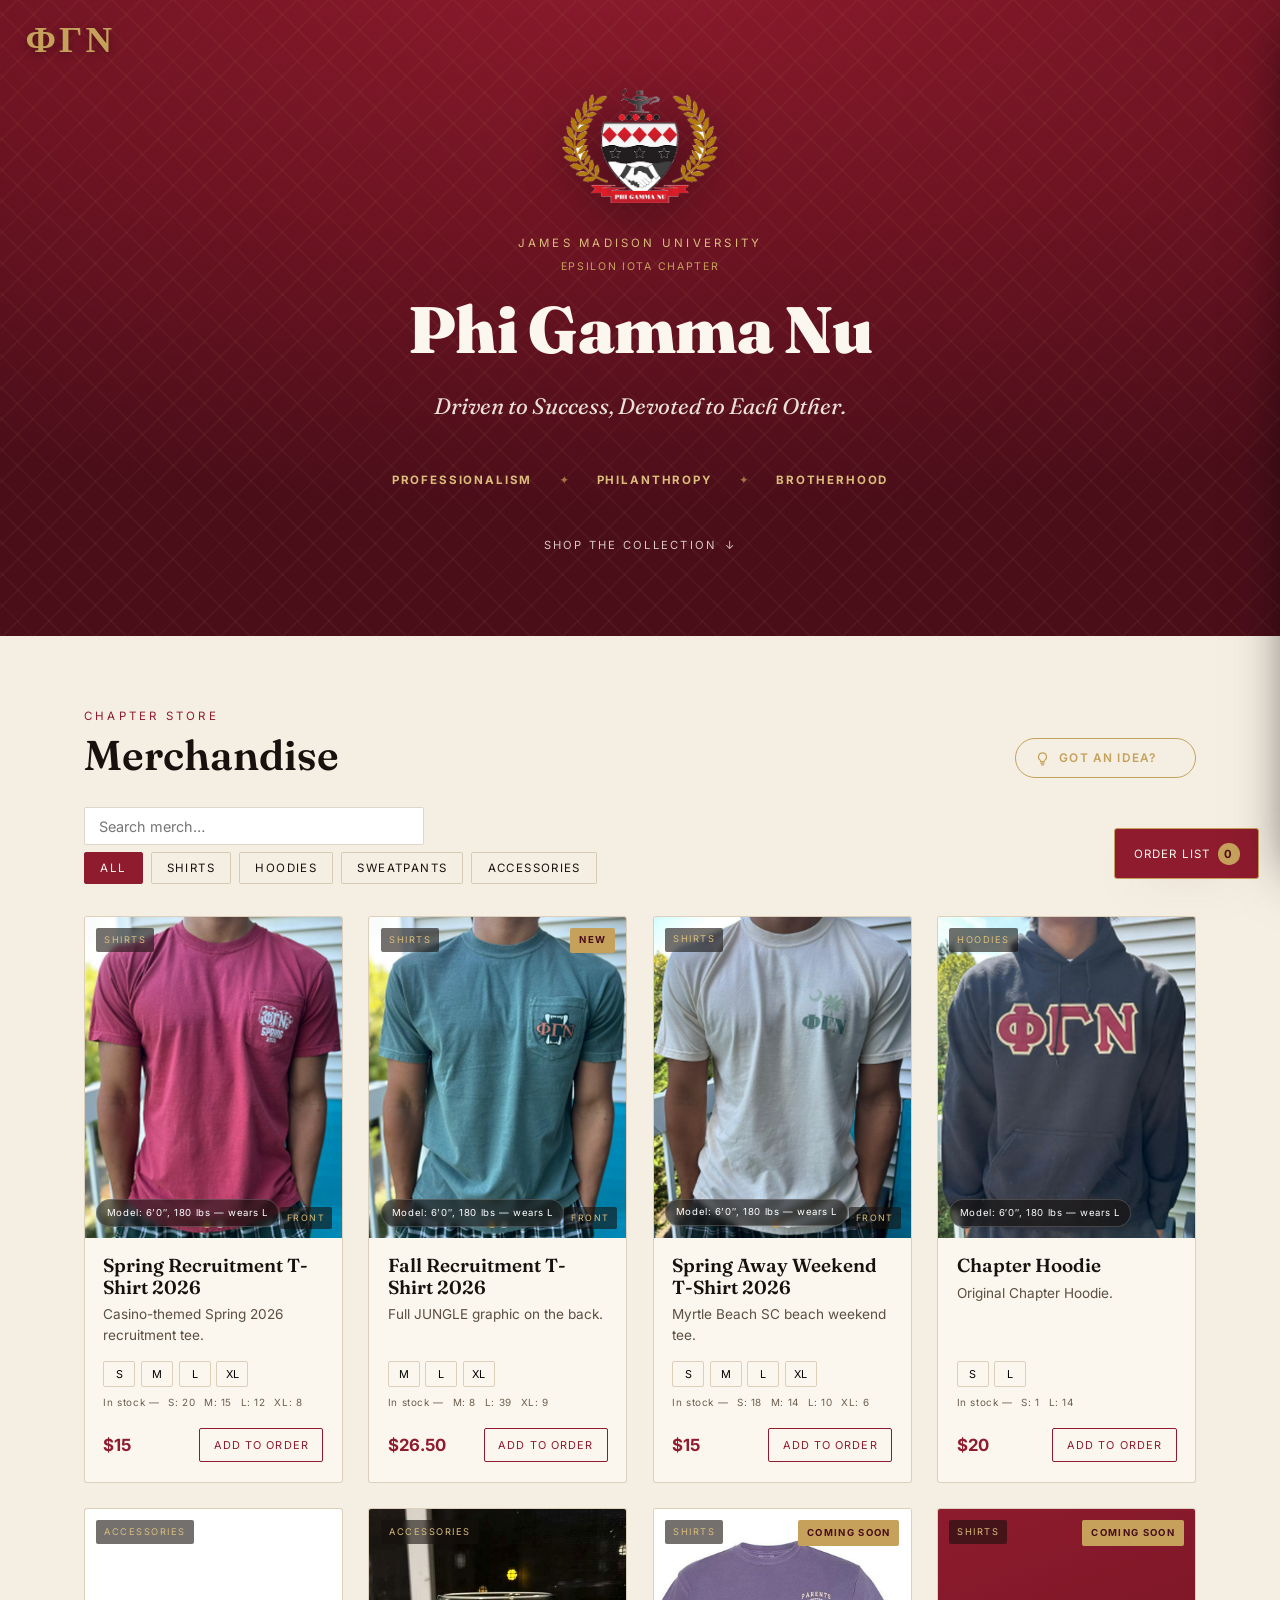
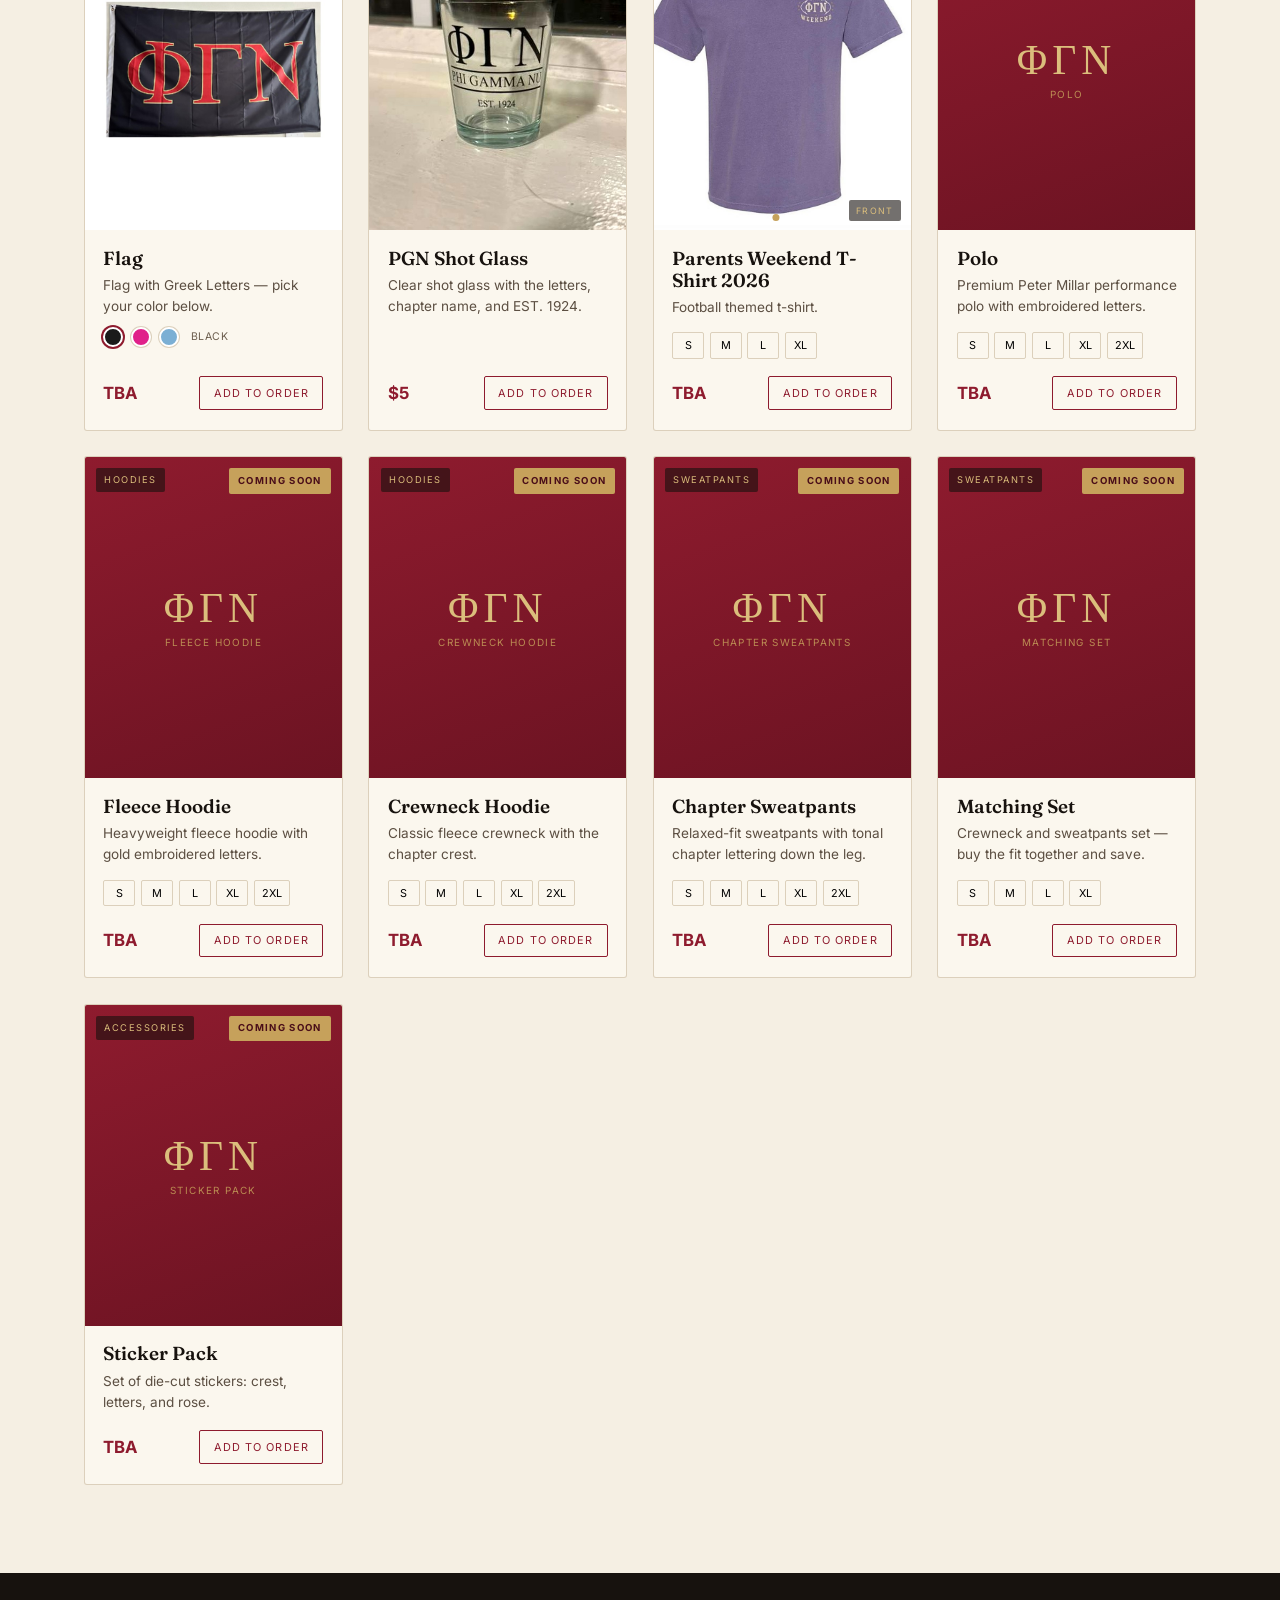
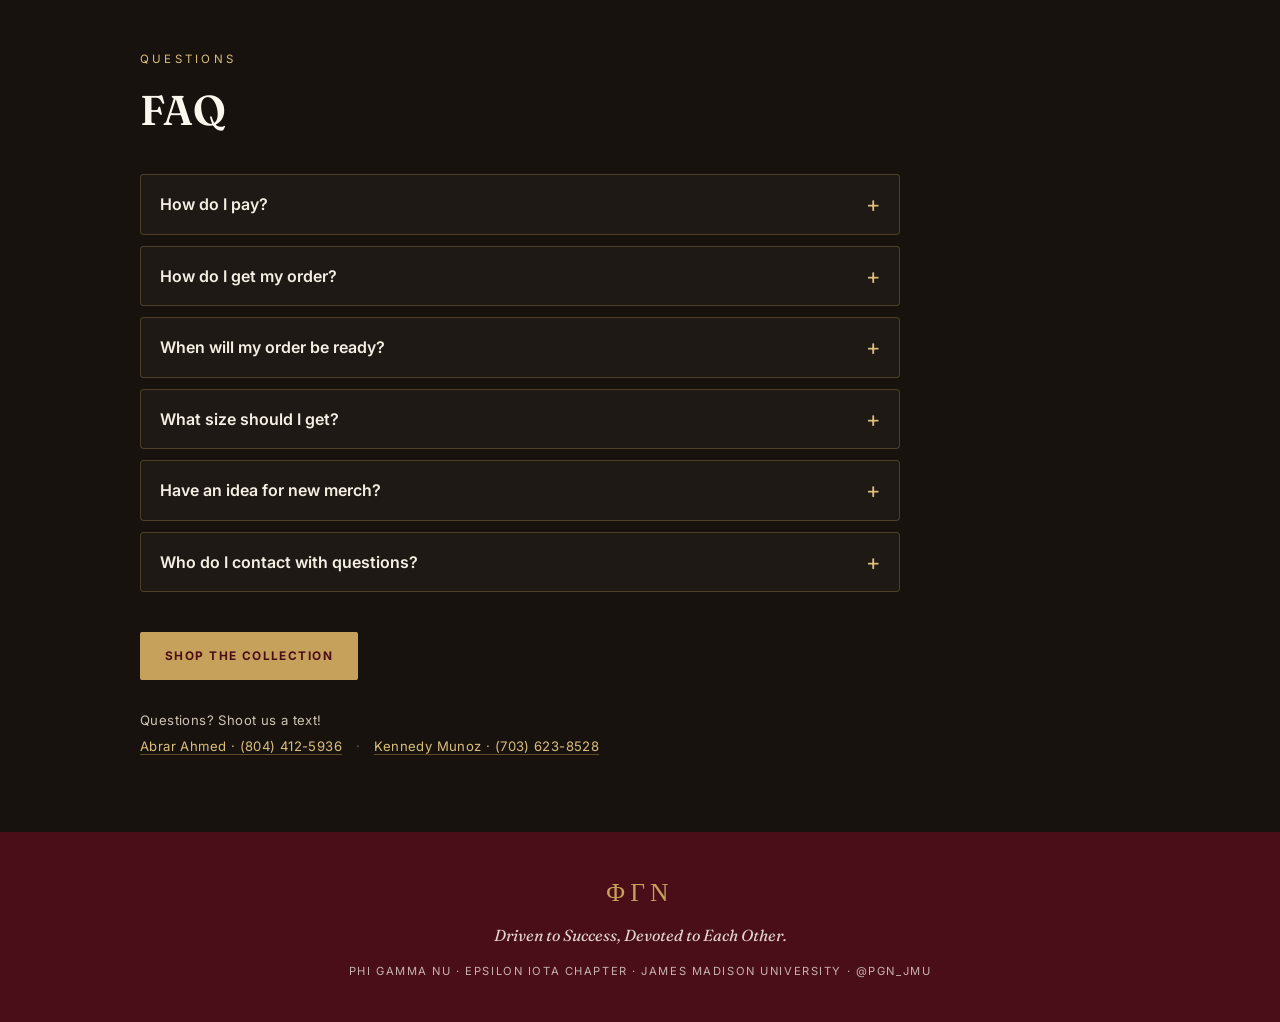
==== index.html @ 284dc749 "Restructure: split secrets into config/, add built site" ====
<!DOCTYPE html>
<html lang="en">
<head>
<meta charset="UTF-8">
<meta name="viewport" content="width=device-width, initial-scale=1.0">
<title>Phi Gamma Nu · James Madison University — Chapter Merchandise</title>

<link rel="preconnect" href="https://fonts.googleapis.com">
<link rel="preconnect" href="https://fonts.gstatic.com" crossorigin>
<link href="https://fonts.googleapis.com/css2?family=Fraunces:opsz,wght@9..144,400;9..144,500;9..144,600;9..144,900&family=Inter:wght@400;500;600;700&display=swap" rel="stylesheet">

<style>

/* fixed corner monogram (site logo) */
.corner-mark{
  position:absolute; top:1.3rem; left:1.6rem; z-index:5;
  font-family:var(--font-display); font-weight:600;
  font-size:2.3rem; letter-spacing:.08em;
  color:var(--gold); text-shadow:0 2px 10px rgba(0,0,0,.35);
  line-height:1; pointer-events:none;
}
@media(max-width:520px){ .corner-mark{ font-size:1.85rem; top:.8rem; left:1rem; } }


/* ============================================================
   PGN BRAND TOKENS  —  cardinal red · gold · black
   ============================================================ */
:root{
  --cardinal:      #8E1B2E;   /* PGN cardinal red            */
  --cardinal-deep: #6C1322;   /* darker shade for depth      */
  --cardinal-ink:  #4A0E19;   /* deepest, for text on gold   */
  --gold:          #C6A15B;   /* PGN gold                    */
  --gold-bright:   #DBBE7C;   /* highlight gold              */
  --ink:           #17120E;   /* warm near-black             */
  --paper:         #F5EFE3;   /* warm parchment background   */
  --paper-2:       #FBF7EE;   /* lighter card paper          */
  --line:          rgba(140,110,60,.28);  /* gold hairline   */
  --shadow:        0 18px 40px -24px rgba(74,14,25,.55);

  --font-display: "Fraunces", Georgia, serif;
  --font-body:    "Inter", system-ui, sans-serif;
  --font-label:   "Inter", system-ui, sans-serif;
}

*{ box-sizing:border-box; margin:0; padding:0; }
html{ scroll-behavior:smooth; }
body{
  font-family:var(--font-body);
  background:var(--paper);
  color:var(--ink);
  line-height:1.55;
  -webkit-font-smoothing:antialiased;
}
a{ color:inherit; text-decoration:none; }
img{ display:block; max-width:100%; }

/* ---- shared label/eyebrow style ---- */
.eyebrow{
  font-family:var(--font-label);
  font-size:.72rem;
  letter-spacing:.28em;
  text-transform:uppercase;
}

/* ============================================================
   HERO  —  the crest + wordmark, on deep cardinal
   ============================================================ */
.hero{
  position:relative;
  position:relative;
  background:
    radial-gradient(120% 90% at 50% -10%, var(--cardinal) 0%, var(--cardinal-deep) 55%, var(--cardinal-ink) 100%);
  color:var(--paper-2);
  text-align:center;
  padding:clamp(3rem,7vw,5.5rem) 1.5rem clamp(3.5rem,7vw,5rem);
  overflow:hidden;
}
/* faint heraldic diagonal weave */
.hero::before{
  content:"";
  position:absolute; inset:0;
  background-image:repeating-linear-gradient(45deg,
     rgba(198,161,91,.05) 0 2px, transparent 2px 22px),
     repeating-linear-gradient(-45deg,
     rgba(198,161,91,.05) 0 2px, transparent 2px 22px);
  pointer-events:none;
}
.hero-inner{ position:relative; max-width:760px; margin:0 auto; }

.crest{
  width:clamp(112px,18vw,156px);
  margin:0 auto 2rem;
  filter:drop-shadow(0 10px 22px rgba(0,0,0,.35));
}
.crest img{ width:100%; height:auto; }

.chapter-lines{ margin-bottom:1.5rem; }
.hero .chapter-eyebrow{
  color:var(--gold-bright);
  display:block;
}
.hero .chapter-sub{
  display:block;
  color:var(--gold);
  font-size:.66rem;
  letter-spacing:.16em;
  margin-top:.4rem;
}
.wordmark{
  font-family:var(--font-display);
  font-weight:900;
  font-size:clamp(2.3rem,7vw,4.1rem);
  line-height:.95;
  letter-spacing:-.01em;
}
.monogram{ display:none; }
.slogan{
  font-family:var(--font-display);
  font-style:italic;
  font-weight:400;
  font-size:clamp(1.05rem,2.6vw,1.4rem);
  color:var(--paper-2);
  opacity:.9;
  margin:1.7rem auto 0;
  max-width:34ch;
}
.pillars{
  display:flex; justify-content:center; flex-wrap:wrap;
  gap:.4rem 1.7rem; margin-top:3rem;
  color:var(--gold-bright);
}
.pillars span{ font-family:var(--font-label); font-weight:700; font-size:.72rem; letter-spacing:.16em; text-transform:uppercase; }
.pillars span+span::before{ content:"✦"; margin-right:1.6rem; color:var(--gold); opacity:.7; }

.scroll-cue{
  display:inline-flex; align-items:center; gap:.55rem;
  margin-top:3rem;
  font-family:var(--font-label); font-size:.7rem; letter-spacing:.2em; text-transform:uppercase;
  color:var(--paper-2); opacity:.8;
}
.scroll-cue .arrow{ animation:bob 1.8s ease-in-out infinite; }
@keyframes bob{ 0%,100%{ transform:translateY(0);} 50%{ transform:translateY(4px);} }

/* ============================================================
   SHOP SECTION
   ============================================================ */
.shop{
  max-width:1160px;
  margin:0 auto;
  padding:clamp(3rem,6vw,4.5rem) 1.5rem 2rem;
}
.shop-head{
  display:flex; align-items:flex-end; justify-content:space-between;
  flex-wrap:wrap; gap:1.2rem; margin-bottom:1.8rem;
}
.shop-head h2{
  font-family:var(--font-display);
  font-weight:600; font-size:clamp(1.8rem,4vw,2.6rem);
  line-height:1.05;
}
.shop-head .eyebrow{ color:var(--cardinal); display:block; margin-bottom:.5rem; }
.shop-head p{ max-width:40ch; color:#5c4f42; font-size:.95rem; }

/* filter chips */
.filters{ display:flex; flex-wrap:wrap; gap:.5rem; margin-bottom:2rem; }
.chip{
  font-family:var(--font-label); font-size:.72rem; letter-spacing:.12em; text-transform:uppercase;
  padding:.5rem .95rem; border:1px solid var(--line);
  border-radius:2px; background:transparent; color:var(--ink);
  cursor:pointer; transition:all .18s ease;
}
.chip:hover{ border-color:var(--cardinal); color:var(--cardinal); }
.chip.active{ background:var(--cardinal); border-color:var(--cardinal); color:var(--paper-2); }

/* product grid */
.grid{
  display:grid;
  grid-template-columns:repeat(auto-fill, minmax(255px,1fr));
  gap:1.6rem;
}
.card{
  background:var(--paper-2);
  border:1px solid var(--line);
  border-radius:3px;
  overflow:hidden;
  display:flex; flex-direction:column;
  transition:transform .2s ease, box-shadow .2s ease;
}
.card:hover{ transform:translateY(-4px); box-shadow:var(--shadow); }

.card-media{
  position:relative;
  aspect-ratio:4/5;
  background:linear-gradient(160deg,var(--cardinal) 0%,var(--cardinal-deep) 100%);
  display:flex; align-items:center; justify-content:center;
  overflow:hidden;
}
.card-media img{ width:100%; height:100%; object-fit:contain; background:#f4efe6; }
.card-media .ph{
  text-align:center; color:var(--gold-bright);
  font-family:var(--font-display); line-height:1;
}
.card-media .ph .mono-mark{ font-size:2.6rem; letter-spacing:.12em; }
.card-media .ph .ph-name{
  display:block; margin-top:.6rem;
  font-family:var(--font-label); font-size:.62rem; letter-spacing:.14em;
  text-transform:uppercase; color:var(--gold); opacity:.85;
}

/* image slider (front / back) */
.card-media.carousel{ overflow:hidden; }
.card-media .slides{ display:flex; width:100%; height:100%; transition:transform .35s ease; }
.card-media .slide{ min-width:100%; height:100%; }
.card-media .slide img{ width:100%; height:100%; object-fit:contain; background:#f4efe6; }
.car-nav{
  position:absolute; top:50%; transform:translateY(-50%);
  width:32px; height:32px; border-radius:50%; border:none;
  background:rgba(23,18,14,.55); color:#fff; font-size:1.15rem; line-height:1;
  cursor:pointer; display:flex; align-items:center; justify-content:center;
  opacity:0; transition:opacity .2s, background .16s; z-index:3;
}
.card:hover .car-nav{ opacity:1; }
.car-nav:hover{ background:var(--cardinal); }
.car-nav.prev{ left:.5rem; }
.car-nav.next{ right:.5rem; }
.car-dots{ position:absolute; bottom:.6rem; left:50%; transform:translateX(-50%);
  display:flex; gap:.32rem; z-index:3; }
.car-dots .dot{ width:7px; height:7px; border-radius:50%;
  background:rgba(255,255,255,.55); cursor:pointer; transition:background .16s; }
.car-dots .dot.active{ background:var(--gold); }
.car-label{ position:absolute; bottom:.55rem; right:.6rem; z-index:3;
  font-family:var(--font-label); font-size:.55rem; letter-spacing:.16em; text-transform:uppercase;
  color:var(--gold-bright); background:rgba(23,18,14,.6); padding:.25rem .45rem; border-radius:2px; }

.badge{
  position:absolute; top:.7rem; right:.7rem;
  font-family:var(--font-label); font-size:.6rem; letter-spacing:.14em; text-transform:uppercase;
  padding:.32rem .55rem; border-radius:2px;
  background:var(--gold); color:var(--cardinal-ink); font-weight:700;
}
.badge.soldout{ background:var(--ink); color:var(--paper-2); }
.cat-tag{
  position:absolute; top:.7rem; left:.7rem;
  font-family:var(--font-label); font-size:.58rem; letter-spacing:.16em; text-transform:uppercase;
  padding:.3rem .5rem; background:rgba(23,18,14,.6); color:var(--gold-bright);
  border-radius:2px; backdrop-filter:blur(2px);
}

.card-body{ padding:1.1rem 1.15rem 1.25rem; display:flex; flex-direction:column; flex:1; }
.card-body h3{ font-family:var(--font-display); font-weight:600; font-size:1.18rem; line-height:1.15; }
.card-body .desc{ font-size:.85rem; color:#5c4f42; margin-top:.35rem; flex:1; }

.sizes{ display:flex; flex-wrap:wrap; gap:.35rem; margin-top:.9rem; }
.size{
  font-family:var(--font-label); font-size:.68rem;
  min-width:2rem; text-align:center;
  padding:.32rem .45rem; border:1px solid var(--line); border-radius:2px;
  cursor:pointer; transition:all .15s ease; background:transparent;
}
.size:hover{ border-color:var(--cardinal); }
.size.selected{ background:var(--cardinal); color:var(--paper-2); border-color:var(--cardinal); }

.card-foot{ display:flex; align-items:center; justify-content:space-between; margin-top:1.1rem; gap:.6rem; }
.price{ font-family:var(--font-label); font-weight:700; font-size:1.05rem; color:var(--cardinal); }
.add{
  font-family:var(--font-label); font-size:.68rem; letter-spacing:.1em; text-transform:uppercase;
  padding:.55rem .85rem; border:1px solid var(--cardinal); border-radius:2px;
  background:transparent; color:var(--cardinal); cursor:pointer;
  transition:all .16s ease; white-space:nowrap;
}
.add:hover{ background:var(--cardinal); color:var(--paper-2); }
.add:disabled{ opacity:.4; cursor:not-allowed; border-color:var(--line); color:#8b8377; }
.add.soldout{ border-color:var(--line); color:#8b8377; pointer-events:none; }

/* ============================================================
   HOW TO ORDER
   ============================================================ */
.order-info{
  background:var(--ink); color:var(--paper-2);
  margin-top:3.5rem;
  padding:clamp(3rem,6vw,4.5rem) 1.5rem;
}
.order-info-inner{ max-width:1000px; margin:0 auto; }
.order-info .eyebrow{ color:var(--gold-bright); }
.order-info h2{
  font-family:var(--font-display); font-weight:600;
  font-size:clamp(1.8rem,4vw,2.6rem); margin:.5rem 0 2rem;
}
.steps{ display:grid; grid-template-columns:repeat(auto-fit,minmax(220px,1fr)); gap:1.5rem; }
.step{ border-top:2px solid var(--gold); padding-top:1rem; }
.step .num{ font-family:var(--font-label); color:var(--gold); font-size:.8rem; letter-spacing:.1em; }
.step h4{ font-family:var(--font-display); font-weight:500; font-size:1.15rem; margin:.4rem 0 .4rem; }
.step p{ font-size:.9rem; color:#cdc4b6; }
.order-cta{ margin-top:2.5rem; display:flex; flex-wrap:wrap; gap:.8rem; }
.btn{
  font-family:var(--font-label); font-size:.74rem; letter-spacing:.12em; text-transform:uppercase;
  padding:.85rem 1.5rem; border-radius:2px; cursor:pointer; transition:all .16s ease; border:1px solid transparent;
}
.btn-gold{ background:var(--gold); color:var(--cardinal-ink); font-weight:700; }
.btn-gold:hover{ background:var(--gold-bright); }
.btn-ghost{ background:transparent; border-color:var(--gold); color:var(--gold-bright); }
.btn-ghost:hover{ background:rgba(198,161,91,.12); }

/* ============================================================
   FOOTER
   ============================================================ */
footer{
  background:var(--cardinal-ink); color:var(--paper-2);
  text-align:center; padding:2.6rem 1.5rem;
}
footer .fgreek{ font-family:var(--font-display); font-size:1.6rem; letter-spacing:.2em; color:var(--gold); }
footer .fslogan{ font-family:var(--font-display); font-style:italic; margin:.6rem 0 1rem; opacity:.85; }
footer .fmeta{ font-family:var(--font-label); font-size:.7rem; letter-spacing:.14em; text-transform:uppercase; opacity:.7; }
footer a{ color:var(--gold-bright); }

/* ============================================================
   ORDER-LIST DRAWER
   ============================================================ */
.cart-toggle{
  position:fixed; bottom:1.3rem; right:1.3rem; z-index:40;
  font-family:var(--font-label); font-size:.72rem; letter-spacing:.1em; text-transform:uppercase;
  background:var(--cardinal); color:var(--paper-2);
  border:1px solid var(--gold); border-radius:3px;
  padding:.85rem 1.15rem; cursor:pointer; box-shadow:var(--shadow);
  display:flex; align-items:center; gap:.5rem; transition:transform .16s ease;
}
.cart-toggle:hover{ transform:translateY(-2px); }
.cart-count{
  background:var(--gold); color:var(--cardinal-ink); font-weight:700;
  border-radius:50%; width:1.35rem; height:1.35rem;
  display:inline-flex; align-items:center; justify-content:center; font-size:.7rem;
}
.drawer-scrim{
  position:fixed; inset:0; background:rgba(23,18,14,.5); z-index:50;
  opacity:0; pointer-events:none; transition:opacity .2s ease;
}
.drawer-scrim.open{ opacity:1; pointer-events:auto; }
.drawer{
  position:fixed; top:0; right:0; height:100%; width:min(400px,90vw); z-index:60;
  background:var(--paper-2); box-shadow:-20px 0 50px -30px rgba(0,0,0,.6);
  transform:translateX(100%); transition:transform .28s cubic-bezier(.4,0,.2,1);
  display:flex; flex-direction:column;
}
.drawer.open{ transform:translateX(0); }
.drawer-head{
  padding:1.4rem 1.4rem 1rem; border-bottom:1px solid var(--line);
  display:flex; align-items:center; justify-content:space-between;
}
.drawer-head h3{ font-family:var(--font-display); font-weight:600; font-size:1.3rem; }
.drawer-close{ background:none; border:none; font-size:1.4rem; cursor:pointer; color:var(--ink); line-height:1; }
.drawer-body{ flex:1; overflow-y:auto; padding:1rem 1.4rem 1.6rem; }
.drawer-items{ padding-bottom:.4rem; }
.drawer-empty{ text-align:center; color:#8b8377; font-size:.9rem; margin:2rem 0; }
.line-item{ display:flex; justify-content:space-between; gap:.8rem; padding:.85rem 0; border-bottom:1px solid var(--line); }
.line-item .li-name{ font-family:var(--font-display); font-weight:500; font-size:1rem; }
.line-item .li-meta{ font-family:var(--font-label); font-size:.68rem; color:#5c4f42; letter-spacing:.06em; text-transform:uppercase; margin-top:.15rem; }
.line-item .li-right{ text-align:right; white-space:nowrap; }
.line-item .li-price{ font-family:var(--font-label); font-weight:700; color:var(--cardinal); font-size:.95rem; }
.li-remove{ background:none; border:none; color:#8b8377; font-family:var(--font-label); font-size:.62rem; cursor:pointer; text-transform:uppercase; letter-spacing:.08em; margin-top:.3rem; }
.li-remove:hover{ color:var(--cardinal); }

.drawer-total{ display:flex; justify-content:space-between; font-family:var(--font-label);
  margin:1.1rem 0 1.3rem; padding-top:1.1rem; border-top:1px solid var(--line); }
.drawer-total .t-val{ font-weight:700; color:var(--cardinal); font-size:1.05rem; }

/* checkout form */
.checkout label{ display:block; font-family:var(--font-label); font-size:.64rem;
  letter-spacing:.14em; text-transform:uppercase; color:#5c4f42; margin-bottom:.9rem; }
.checkout input, .checkout textarea{ width:100%; margin-top:.4rem; padding:.62rem .7rem;
  border:1px solid var(--line); border-radius:2px; font-family:var(--font-body);
  font-size:.9rem; background:#fff; color:var(--ink); }
.checkout textarea{ resize:vertical; }
.checkout input:focus, .checkout textarea:focus{ outline:none; border-color:var(--cardinal); }
.checkout .btn{ width:100%; margin-top:.4rem; }
.btn:disabled{ opacity:.5; cursor:not-allowed; }
.drawer-note{ font-size:.72rem; color:#5c4f42; margin-top:.9rem; text-align:center; line-height:1.5; }
.drawer-note.error{ color:var(--cardinal); font-weight:700; }

/* confirmation view */
.confirm{ padding:2.6rem 1.6rem; text-align:center; }
.confirm .check{ width:58px; height:58px; border-radius:50%; background:var(--cardinal);
  color:#fff; display:flex; align-items:center; justify-content:center;
  margin:0 auto 1.3rem; font-size:1.9rem; }
.confirm h3{ font-family:var(--font-display); font-weight:600; font-size:1.55rem; margin-bottom:.7rem; }
.confirm .lead{ color:#5c4f42; font-size:.92rem; margin-bottom:.4rem; }
.confirm .oid{ font-family:var(--font-label); color:var(--cardinal); font-weight:700; letter-spacing:.05em; }
.confirm .c-summary{ text-align:left; margin:1.6rem 0; border-top:1px solid var(--line); }
.confirm .c-summary .line-item:last-child{ border-bottom:none; }
.confirm .c-total{ display:flex; justify-content:space-between; font-family:var(--font-label);
  font-weight:700; padding-top:.9rem; margin-top:.3rem; border-top:1px solid var(--line); }
.confirm .c-total .t-val{ color:var(--cardinal); }
.confirm .again{ margin-top:1.8rem; }

@media(max-width:520px){
  .cart-toggle{ bottom:1rem; right:1rem; }
  .pillars span+span::before{ display:none; }
}

/* text-us contact line under the how-it-works CTA */
.contact-line{
  margin-top:1.7rem;
  font-family:var(--font-label);
  font-size:.82rem; letter-spacing:.03em; line-height:2;
  color:#cdc4b6;
}
.contact-line a{
  color:var(--gold-bright); white-space:nowrap;
  border-bottom:1px solid rgba(198,161,91,.4);
}
.contact-line a:hover{ color:#fff; }
.contact-line .sep{ opacity:.45; margin:0 .6rem; }
@media(max-width:520px){ .contact-line .sep{ display:none; } }

/* small muted note under a how-it-works step */
.step-note{
  margin-top:.7rem;
  font-family:var(--font-label);
  font-size:.72rem; line-height:1.6; letter-spacing:.02em;
  color:#a89c8b;
}

/* ---- order deadline banner ---- */
.deadline-banner{
  background:var(--cardinal-ink); color:var(--gold-bright);
  text-align:center; padding:.7rem 1rem;
  font-family:var(--font-label); font-size:.78rem; letter-spacing:.14em; text-transform:uppercase;
  border-bottom:1px solid rgba(198,161,91,.35);
}
.deadline-banner strong{ color:#fff; font-weight:700; }

/* ---- size chart trigger ---- */
.size-chart-link{
  font-family:var(--font-label); font-size:.72rem; letter-spacing:.1em; text-transform:uppercase;
  padding:.55rem .9rem; border:1px solid var(--line); border-radius:2px;
  background:transparent; color:var(--ink); cursor:pointer; transition:all .16s ease;
}
.size-chart-link:hover{ border-color:var(--cardinal); color:var(--cardinal); }

/* ---- size chart modal ---- */
.sc-scrim{ position:fixed; inset:0; background:rgba(23,18,14,.55); z-index:80;
  opacity:0; pointer-events:none; transition:opacity .2s ease; }
.sc-scrim.open{ opacity:1; pointer-events:auto; }
.sc-modal{ position:fixed; z-index:90; top:50%; left:50%; transform:translate(-50%,-48%) scale(.98);
  width:min(560px,92vw); max-height:86vh; overflow:auto;
  background:var(--paper-2); border:1px solid var(--line); border-radius:6px;
  box-shadow:0 30px 70px -30px rgba(0,0,0,.6);
  opacity:0; pointer-events:none; transition:opacity .2s ease, transform .2s ease; }
.sc-modal.open{ opacity:1; pointer-events:auto; transform:translate(-50%,-50%) scale(1); }
.sc-head{ display:flex; align-items:center; justify-content:space-between;
  padding:1.2rem 1.4rem; border-bottom:1px solid var(--line); }
.sc-head h3{ font-family:var(--font-display); font-weight:600; font-size:1.4rem; }
.sc-close{ background:none; border:none; font-size:1.5rem; line-height:1; cursor:pointer; color:var(--ink); }
.sc-body{ padding:1.3rem 1.4rem; }
.sc-body table{ width:100%; border-collapse:collapse; font-size:.9rem; }
.sc-body th, .sc-body td{ text-align:left; padding:.55rem .5rem; border-bottom:1px solid var(--line); }
.sc-body th{ font-family:var(--font-label); font-size:.68rem; letter-spacing:.1em;
  text-transform:uppercase; color:var(--cardinal); }
.sc-body td:first-child{ font-family:var(--font-label); font-weight:700; }
.sc-note{ font-size:.82rem; color:#5c4f42; margin-bottom:1.1rem; }
.sc-fit{ margin-top:1.4rem; }
.sc-fit h4{ font-family:var(--font-display); font-size:1.05rem; margin-bottom:.6rem; }
.sc-fit ul{ list-style:none; }
.sc-fit li{ font-size:.86rem; color:#3f362d; padding:.4rem 0 .4rem .95rem;
  border-left:2px solid var(--gold); margin-bottom:.5rem; }



/* per-size stock display */
.stock-line{ margin-top:.5rem; font-family:var(--font-label); font-size:.62rem;
  letter-spacing:.06em; color:#6b5d4d; display:flex; flex-wrap:wrap; gap:.55rem; }
.stock-line .stk{ white-space:nowrap; }
.size.depleted{ opacity:.4; text-decoration:line-through; }

/* "Got an idea?" button + checkout select */
.idea-link{ text-decoration:none; display:inline-block; margin-left:.5rem; }
.checkout select{ width:100%; margin-top:.4rem; padding:.62rem .7rem;
  border:1px solid var(--line); border-radius:2px; font-family:var(--font-body);
  font-size:.9rem; background:#fff; color:var(--ink); }
.checkout select:focus{ outline:none; border-color:var(--cardinal); }


/* color swatch image swap (flag) */
.color-media{ position:relative; }
.color-slides{ position:relative; width:100%; aspect-ratio:4/5; }
.color-slide{ position:absolute; inset:0; width:100%; height:100%; object-fit:contain; background:#f4efe6;
  opacity:0; transition:opacity .25s ease; }
.color-slide.active{ opacity:1; }
.swatches{ display:flex; align-items:center; gap:.5rem; margin:.2rem 0 .7rem; }
.swatch{ width:20px; height:20px; border-radius:50%; border:2px solid #fff;
  box-shadow:0 0 0 1px var(--line); cursor:pointer; padding:0; transition:transform .12s ease; }
.swatch:hover{ transform:scale(1.12); }
.swatch.active{ box-shadow:0 0 0 2px var(--cardinal); }
.swatch-name{ font-family:var(--font-label); font-size:.66rem; letter-spacing:.06em;
  text-transform:uppercase; color:#6b5d4d; margin-left:.2rem; }

/* search box */
.shop-tools{ margin:1rem 0 .4rem; }
.search-box{ width:100%; max-width:340px; padding:.62rem .9rem; font-family:var(--font-body);
  font-size:.9rem; border:1px solid var(--line); border-radius:2px; background:#fff; color:var(--ink); }
.search-box:focus{ outline:none; border-color:var(--cardinal); }
.no-results{ font-family:var(--font-label); font-size:.8rem; color:#6b5d4d; margin:.6rem 0; }


/* FAQ (dark, inside order-info) */
.faq-list{ display:flex; flex-direction:column; gap:.7rem; max-width:760px; margin:1.6rem 0 0; }
.faq-item{ border:1px solid rgba(198,161,91,.28); border-radius:4px; background:rgba(255,255,255,.03); padding:0 1.2rem; }
.faq-item summary{ cursor:pointer; padding:1.05rem 0; font-family:var(--font-body); font-weight:600;
  font-size:1rem; color:var(--paper); list-style:none; display:flex; justify-content:space-between; align-items:center; gap:1rem; }
.faq-item summary::-webkit-details-marker{ display:none; }
.faq-item summary::after{ content:"+"; color:var(--gold-bright); font-size:1.4rem; font-weight:400; line-height:1; }
.faq-item[open] summary::after{ content:"\2013"; }
.faq-item p{ padding:0 0 1.15rem; color:#cdc4b6; font-size:.92rem; line-height:1.65; }

/* external-link "order online" button */
.add-link{ display:inline-block; text-decoration:none; text-align:center;
  font-family:var(--font-label); font-size:.6rem; letter-spacing:.04em; text-transform:uppercase;
  line-height:1.2; padding:.55rem .7rem; border:1px solid var(--cardinal); border-radius:2px;
  background:var(--cardinal); color:var(--paper); transition:all .16s ease;
  white-space:nowrap; max-width:100%; }
.add-link:hover{ background:var(--cardinal-deep); border-color:var(--cardinal-deep); }

/* fit reference tag on model photos */
.fit-ref{ position:absolute; left:.7rem; bottom:.7rem; z-index:3;
  font-family:var(--font-label); font-size:.6rem; letter-spacing:.06em;
  color:#fff; background:rgba(23,18,14,.6); backdrop-filter:blur(3px);
  padding:.34rem .6rem; border-radius:100px; border:1px solid rgba(255,255,255,.18);
  pointer-events:none; }


/* confirmation screen — payment step */
.c-pay { margin: 18px 0 6px; text-align: center; }
.c-pay .pay-btn { display: inline-block; }
.c-pay .pay-note { margin: 10px auto 0; max-width: 34ch; font-size: .85rem; line-height: 1.5; opacity: .78; }

/* "Got an idea?" button */
.idea-link {
  position: relative;
  display: inline-flex;
  align-items: center;
  gap: .5rem;
  padding: .6rem 1.15rem;
  flex: 0 0 auto;
  font-family: "Inter", system-ui, sans-serif;
  font-size: .74rem;
  font-weight: 600;
  letter-spacing: .1em;
  text-transform: uppercase;
  text-decoration: none;
  white-space: nowrap;
  color: var(--gold);
  background: transparent;
  border: 1px solid var(--gold);
  border-radius: 999px;
  overflow: hidden;
  transition: color .25s ease, background-color .25s ease,
              box-shadow .25s ease, transform .25s ease;
}
/* shimmer that sweeps across on hover */
.idea-link::before {
  content: "";
  position: absolute;
  inset: 0;
  background: linear-gradient(105deg, transparent 35%,
              rgba(255, 255, 255, .55) 50%, transparent 65%);
  transform: translateX(-120%);
  transition: transform .6s ease;
  pointer-events: none;
}
.idea-link:hover, .idea-link:focus-visible {
  color: var(--cardinal);
  background: var(--gold);
  transform: translateY(-1px);
  box-shadow: 0 6px 18px -6px var(--gold);
  outline: none;
}
.idea-link:hover::before, .idea-link:focus-visible::before { transform: translateX(120%); }
.idea-link:active { transform: translateY(0); }

.idea-bulb { width: 17px; height: 17px; flex: 0 0 auto; overflow: visible; }
.idea-bulb .rays { opacity: 0; transform-origin: 12px 12px; transform: scale(.75); transition: opacity .25s ease, transform .25s ease; }
.idea-link:hover .idea-bulb .rays, .idea-link:focus-visible .idea-bulb .rays { opacity: 1; transform: scale(1); }
.idea-link:hover .idea-bulb .glass, .idea-link:focus-visible .idea-bulb .glass { fill: rgba(255, 255, 255, .45); }

.idea-arrow { display: inline-block; transform: translateX(-3px); opacity: 0; transition: transform .25s ease, opacity .25s ease; }
.idea-link:hover .idea-arrow, .idea-link:focus-visible .idea-arrow { transform: translateX(0); opacity: 1; }

/* every few seconds the bulb blinks on for a moment — catches the eye without nagging */
@keyframes ideaBlink {
  0%, 82%, 100% { opacity: 0; transform: scale(.75); }
  88%, 94%      { opacity: .9; transform: scale(1); }
}
.idea-link:not(:hover) .idea-bulb .rays { animation: ideaBlink 7s ease-in-out infinite; }
@media (prefers-reduced-motion: reduce) {
  .idea-link, .idea-link::before, .idea-bulb .rays, .idea-arrow { transition: none; animation: none; }
}
@media (max-width: 520px) {
  .idea-link { padding: .5rem .85rem; font-size: .68rem; }
}
</style>
<script async src="https://www.googletagmanager.com/gtag/js?id=G-VFNMT71GK7"></script>
<script>window.dataLayer=window.dataLayer||[];function gtag(){dataLayer.push(arguments);}gtag("js",new Date());gtag("config","G-VFNMT71GK7");</script>
</head>
<body>


<!-- ===================== HERO ===================== -->
<header class="hero">
  <div class="corner-mark">ΦΓΝ</div>
  <div class="hero-inner">
    <div class="crest"><img src="[data-uri]" alt="Phi Gamma Nu crest"></div>
    <div class="chapter-lines">
      <span class="eyebrow chapter-eyebrow">James Madison University</span>
      <span class="eyebrow chapter-sub">Epsilon Iota Chapter</span>
    </div>
    <div class="monogram">ΦΓΝ</div>
    <h1 class="wordmark">Phi Gamma Nu</h1>
    <p class="slogan">Driven to Success, Devoted to Each Other.</p>
    <div class="pillars"><span>Professionalism</span><span>Philanthropy</span><span>Brotherhood</span></div>
    <a href="#shop" class="scroll-cue">Shop the collection <span class="arrow">↓</span></a>
  </div>
</header>

<!-- ===================== SHOP ===================== -->
<main class="shop" id="shop">
  <div class="shop-head">
    <div>
      <span class="eyebrow">Chapter Store</span>
      <h2>Merchandise</h2>
    </div>
    <a class="idea-link" id="ideaBtn" href="#" target="_blank" rel="noopener">
      <svg class="idea-bulb" viewBox="0 0 24 24" fill="none" stroke="currentColor"
           stroke-width="1.7" stroke-linecap="round" stroke-linejoin="round" aria-hidden="true">
        <g class="rays">
          <path d="M12 1.4v1.3"/><path d="M4.4 4.4l.9.9"/><path d="M19.6 4.4l-.9.9"/>
          <path d="M1.6 11.6h1.3"/><path d="M21.1 11.6h1.3"/>
        </g>
        <path class="glass" d="M12 4.2a5.6 5.6 0 0 0-3.4 10.1c.5.4.8.9.9 1.5l.1.6h4.8l.1-.6c.1-.6.4-1.1.9-1.5A5.6 5.6 0 0 0 12 4.2z"/>
        <path d="M9.7 18.6h4.6"/><path d="M10.6 21h2.8"/>
      </svg>
      <span class="idea-text">Got an idea?</span>
      <span class="idea-arrow" aria-hidden="true">→</span>
    </a>
  </div>
  <div class="shop-tools">
    <input type="search" id="searchBox" class="search-box" placeholder="Search merch…" aria-label="Search merchandise">
  </div>
  <div class="filters"><button class="chip active" data-cat="All">All</button><button class="chip " data-cat="Shirts">Shirts</button><button class="chip " data-cat="Hoodies">Hoodies</button><button class="chip " data-cat="Sweatpants">Sweatpants</button><button class="chip " data-cat="Accessories">Accessories</button></div>
  <p class="no-results" id="noResults" hidden>No items match your search.</p>
  <div class="grid"><article class="card" data-category="Shirts" data-name="Spring Recruitment T-Shirt 2026" data-price="15" data-price-label="$15"><div class="card-media carousel"><div class="slides"><div class="slide" data-label="Front"><img src="[data-uri]" alt="Spring Recruitment T-Shirt 2026 — Front"></div><div class="slide" data-label="Back"><img src="[data-uri]" alt="Spring Recruitment T-Shirt 2026 — Back"></div></div><button class="car-nav prev" data-nav="-1" aria-label="Previous view">‹</button><button class="car-nav next" data-nav="1" aria-label="Next view">›</button><div class="car-dots"><span class="dot active" data-dot="0"></span><span class="dot " data-dot="1"></span></div><span class="car-label">Front</span><span class="fit-ref">Model: 6’0″, 180 lbs — wears L</span><span class="cat-tag">Shirts</span></div><div class="card-body"><h3>Spring Recruitment T-Shirt 2026</h3><p class="desc">Casino-themed Spring 2026 recruitment tee.</p><div class="sizes"><button class="size" data-size="S" data-stock="20">S</button><button class="size" data-size="M" data-stock="15">M</button><button class="size" data-size="L" data-stock="12">L</button><button class="size" data-size="XL" data-stock="8">XL</button></div><div class="stock-line" data-stock-for="Spring Recruitment T-Shirt 2026">In stock — <span class="stk" data-stk-size="S">S: 20</span> <span class="stk" data-stk-size="M">M: 15</span> <span class="stk" data-stk-size="L">L: 12</span> <span class="stk" data-stk-size="XL">XL: 8</span></div><div class="card-foot"><span class="price">$15</span><button class="add" data-add="1">Add to order</button></div></div></article><article class="card" data-category="Shirts" data-name="Fall Recruitment T-Shirt 2026" data-price="26.5" data-price-label="$26.50"><div class="card-media carousel"><div class="slides"><div class="slide" data-label="Front"><img src="[data-uri]" alt="Fall Recruitment T-Shirt 2026 — Front"></div><div class="slide" data-label="Back"><img src="[data-uri]" alt="Fall Recruitment T-Shirt 2026 — Back"></div></div><button class="car-nav prev" data-nav="-1" aria-label="Previous view">‹</button><button class="car-nav next" data-nav="1" aria-label="Next view">›</button><div class="car-dots"><span class="dot active" data-dot="0"></span><span class="dot " data-dot="1"></span></div><span class="car-label">Front</span><span class="fit-ref">Model: 6’0″, 180 lbs — wears L</span><span class="cat-tag">Shirts</span><span class="badge">New</span></div><div class="card-body"><h3>Fall Recruitment T-Shirt 2026</h3><p class="desc">Full JUNGLE graphic on the back.</p><div class="sizes"><button class="size" data-size="M" data-stock="8">M</button><button class="size" data-size="L" data-stock="39">L</button><button class="size" data-size="XL" data-stock="9">XL</button></div><div class="stock-line" data-stock-for="Fall Recruitment T-Shirt 2026">In stock — <span class="stk" data-stk-size="M">M: 8</span> <span class="stk" data-stk-size="L">L: 39</span> <span class="stk" data-stk-size="XL">XL: 9</span></div><div class="card-foot"><span class="price">$26.50</span><button class="add" data-add="1">Add to order</button></div></div></article><article class="card" data-category="Shirts" data-name="Spring Away Weekend T-Shirt 2026" data-price="15" data-price-label="$15"><div class="card-media carousel"><div class="slides"><div class="slide" data-label="Front"><img src="[data-uri]" alt="Spring Away Weekend T-Shirt 2026 — Front"></div><div class="slide" data-label="Back"><img src="[data-uri]" alt="Spring Away Weekend T-Shirt 2026 — Back"></div></div><button class="car-nav prev" data-nav="-1" aria-label="Previous view">‹</button><button class="car-nav next" data-nav="1" aria-label="Next view">›</button><div class="car-dots"><span class="dot active" data-dot="0"></span><span class="dot " data-dot="1"></span></div><span class="car-label">Front</span><span class="fit-ref">Model: 6’0″, 180 lbs — wears L</span><span class="cat-tag">Shirts</span></div><div class="card-body"><h3>Spring Away Weekend T-Shirt 2026</h3><p class="desc">Myrtle Beach SC beach weekend tee.</p><div class="sizes"><button class="size" data-size="S" data-stock="18">S</button><button class="size" data-size="M" data-stock="14">M</button><button class="size" data-size="L" data-stock="10">L</button><button class="size" data-size="XL" data-stock="6">XL</button></div><div class="stock-line" data-stock-for="Spring Away Weekend T-Shirt 2026">In stock — <span class="stk" data-stk-size="S">S: 18</span> <span class="stk" data-stk-size="M">M: 14</span> <span class="stk" data-stk-size="L">L: 10</span> <span class="stk" data-stk-size="XL">XL: 6</span></div><div class="card-foot"><span class="price">$15</span><button class="add" data-add="1">Add to order</button></div></div></article><article class="card" data-category="Hoodies" data-name="Chapter Hoodie" data-price="20" data-price-label="$20"><div class="card-media"><img src="[data-uri]" alt="Chapter Hoodie"><span class="fit-ref">Model: 6′0″, 180 lbs — wears L</span><span class="cat-tag">Hoodies</span></div><div class="card-body"><h3>Chapter Hoodie</h3><p class="desc">Original Chapter Hoodie.</p><div class="sizes"><button class="size" data-size="S" data-stock="1">S</button><button class="size" data-size="L" data-stock="14">L</button></div><div class="stock-line" data-stock-for="Chapter Hoodie">In stock — <span class="stk" data-stk-size="S">S: 1</span> <span class="stk" data-stk-size="L">L: 14</span></div><div class="card-foot"><span class="price">$20</span><button class="add" data-add="1">Add to order</button></div></div></article><article class="card" data-category="Accessories" data-name="Flag" data-price="0" data-price-label="TBA"><div class="card-media color-media"><div class="color-slides"><img class="color-slide active" src="[data-uri]" alt="Flag — Black"><img class="color-slide " src="[data-uri]" alt="Flag — Hot Pink"><img class="color-slide " src="[data-uri]" alt="Flag — Carolina Blue"></div><span class="cat-tag">Accessories</span></div><div class="card-body"><h3>Flag</h3><p class="desc">Flag with Greek Letters — pick your color below.</p><div class="swatches"><button type="button" class="swatch active" data-i="0" style="background:#1a1a1a" title="Black" aria-label="Black"></button><button type="button" class="swatch " data-i="1" style="background:#e0218a" title="Hot Pink" aria-label="Hot Pink"></button><button type="button" class="swatch " data-i="2" style="background:#7bafd4" title="Carolina Blue" aria-label="Carolina Blue"></button><span class="swatch-name">Black</span></div><div class="card-foot"><span class="price">TBA</span><button class="add" data-add="1">Add to order</button></div></div></article><article class="card" data-category="Accessories" data-name="PGN Shot Glass" data-price="5" data-price-label="$5"><div class="card-media"><img src="[data-uri]" alt="PGN Shot Glass"><span class="cat-tag">Accessories</span></div><div class="card-body"><h3>PGN Shot Glass</h3><p class="desc">Clear shot glass with the letters, chapter name, and EST. 1924.</p><div class="card-foot"><span class="price">$5</span><button class="add" data-add="1">Add to order</button></div></div></article><article class="card" data-category="Shirts" data-name="Parents Weekend T-Shirt 2026" data-price="0" data-price-label="TBA"><div class="card-media carousel"><div class="slides"><div class="slide" data-label="Front"><img src="[data-uri]" alt="Parents Weekend T-Shirt 2026 — Front"></div><div class="slide" data-label="Back"><img src="[data-uri]" alt="Parents Weekend T-Shirt 2026 — Back"></div></div><button class="car-nav prev" data-nav="-1" aria-label="Previous view">‹</button><button class="car-nav next" data-nav="1" aria-label="Next view">›</button><div class="car-dots"><span class="dot active" data-dot="0"></span><span class="dot " data-dot="1"></span></div><span class="car-label">Front</span><span class="cat-tag">Shirts</span><span class="badge">Coming Soon</span></div><div class="card-body"><h3>Parents Weekend T-Shirt 2026</h3><p class="desc">Football themed t-shirt.</p><div class="sizes"><button class="size" data-size="S">S</button><button class="size" data-size="M">M</button><button class="size" data-size="L">L</button><button class="size" data-size="XL">XL</button></div><div class="card-foot"><span class="price">TBA</span><button class="add" data-add="1">Add to order</button></div></div></article><article class="card" data-category="Shirts" data-name="Polo" data-price="0" data-price-label="TBA"><div class="card-media"><div class="ph"><span class="mono-mark">ΦΓΝ</span><span class="ph-name">Polo</span></div><span class="cat-tag">Shirts</span><span class="badge">Coming Soon</span></div><div class="card-body"><h3>Polo</h3><p class="desc">Premium Peter Millar performance polo with embroidered letters.</p><div class="sizes"><button class="size" data-size="S">S</button><button class="size" data-size="M">M</button><button class="size" data-size="L">L</button><button class="size" data-size="XL">XL</button><button class="size" data-size="2XL">2XL</button></div><div class="card-foot"><span class="price">TBA</span><button class="add" data-add="1">Add to order</button></div></div></article><article class="card" data-category="Hoodies" data-name="Fleece Hoodie" data-price="0" data-price-label="TBA"><div class="card-media"><div class="ph"><span class="mono-mark">ΦΓΝ</span><span class="ph-name">Fleece Hoodie</span></div><span class="cat-tag">Hoodies</span><span class="badge">Coming Soon</span></div><div class="card-body"><h3>Fleece Hoodie</h3><p class="desc">Heavyweight fleece hoodie with gold embroidered letters.</p><div class="sizes"><button class="size" data-size="S">S</button><button class="size" data-size="M">M</button><button class="size" data-size="L">L</button><button class="size" data-size="XL">XL</button><button class="size" data-size="2XL">2XL</button></div><div class="card-foot"><span class="price">TBA</span><button class="add" data-add="1">Add to order</button></div></div></article><article class="card" data-category="Hoodies" data-name="Crewneck Hoodie" data-price="0" data-price-label="TBA"><div class="card-media"><div class="ph"><span class="mono-mark">ΦΓΝ</span><span class="ph-name">Crewneck Hoodie</span></div><span class="cat-tag">Hoodies</span><span class="badge">Coming Soon</span></div><div class="card-body"><h3>Crewneck Hoodie</h3><p class="desc">Classic fleece crewneck with the chapter crest.</p><div class="sizes"><button class="size" data-size="S">S</button><button class="size" data-size="M">M</button><button class="size" data-size="L">L</button><button class="size" data-size="XL">XL</button><button class="size" data-size="2XL">2XL</button></div><div class="card-foot"><span class="price">TBA</span><button class="add" data-add="1">Add to order</button></div></div></article><article class="card" data-category="Sweatpants" data-name="Chapter Sweatpants" data-price="0" data-price-label="TBA"><div class="card-media"><div class="ph"><span class="mono-mark">ΦΓΝ</span><span class="ph-name">Chapter Sweatpants</span></div><span class="cat-tag">Sweatpants</span><span class="badge">Coming Soon</span></div><div class="card-body"><h3>Chapter Sweatpants</h3><p class="desc">Relaxed-fit sweatpants with tonal chapter lettering down the leg.</p><div class="sizes"><button class="size" data-size="S">S</button><button class="size" data-size="M">M</button><button class="size" data-size="L">L</button><button class="size" data-size="XL">XL</button><button class="size" data-size="2XL">2XL</button></div><div class="card-foot"><span class="price">TBA</span><button class="add" data-add="1">Add to order</button></div></div></article><article class="card" data-category="Sweatpants" data-name="Matching Set" data-price="0" data-price-label="TBA"><div class="card-media"><div class="ph"><span class="mono-mark">ΦΓΝ</span><span class="ph-name">Matching Set</span></div><span class="cat-tag">Sweatpants</span><span class="badge">Coming Soon</span></div><div class="card-body"><h3>Matching Set</h3><p class="desc">Crewneck and sweatpants set — buy the fit together and save.</p><div class="sizes"><button class="size" data-size="S">S</button><button class="size" data-size="M">M</button><button class="size" data-size="L">L</button><button class="size" data-size="XL">XL</button></div><div class="card-foot"><span class="price">TBA</span><button class="add" data-add="1">Add to order</button></div></div></article><article class="card" data-category="Accessories" data-name="Sticker Pack" data-price="0" data-price-label="TBA"><div class="card-media"><div class="ph"><span class="mono-mark">ΦΓΝ</span><span class="ph-name">Sticker Pack</span></div><span class="cat-tag">Accessories</span><span class="badge">Coming Soon</span></div><div class="card-body"><h3>Sticker Pack</h3><p class="desc">Set of die-cut stickers: crest, letters, and rose.</p><div class="card-foot"><span class="price">TBA</span><button class="add" data-add="1">Add to order</button></div></div></article></div>
</main>

<!-- ===================== FAQ ===================== -->
<section class="order-info" id="faq">
  <div class="order-info-inner">
    <span class="eyebrow">Questions</span>
    <h2>FAQ</h2>
    <div class="faq-list">
      <details class="faq-item">
        <summary>How do I pay?</summary>
        <p>Two ways: Cheddar Up or cash. When you place your order, the confirmation screen gives you a Cheddar Up link — pay there and put your Order # in the payment note so we can match it up. If you'd rather pay cash, hand it to any exec at chapter and mention your Order #. Either way we'll text you to confirm.</p>
      </details>
      <details class="faq-item">
        <summary>How do I get my order?</summary>
        <p>Two ways: pick it up at chapter, or have it delivered. If you'd rather grab it at chapter, leave the address blank at checkout and mention pickup in the notes.</p>
      </details>
      <details class="faq-item">
        <summary>When will my order be ready?</summary>
        <p>Once your payment is confirmed, we'll coordinate a pickup or delivery time and text you when it's ready.</p>
      </details>
      <details class="faq-item">
        <summary>What size should I get?</summary>
        <p>Most tees run true to size. If you like a relaxed or oversized fit, size up. Text us if you're unsure.</p>
      </details>
      <details class="faq-item">
        <summary>Have an idea for new merch?</summary>
        <p>Yes! Use the "Got an idea?" button up top to submit your idea — we take chapter suggestions for future drops.</p>
      </details>
      <details class="faq-item">
        <summary>Who do I contact with questions?</summary>
        <p>Text Abrar Ahmed at (804) 412-5936 or Kennedy Munoz at (703) 623-8528.</p>
      </details>
    </div>
    <div class="order-cta">
      <a class="btn btn-gold" id="shopBtn" href="#shop">Shop the collection</a>
    </div>
    <p class="contact-line">Questions? Shoot us a text!<br>
      <a href="sms:+18044125936">Abrar Ahmed · (804) 412-5936</a>
      <span class="sep">·</span>
      <a href="sms:+17036238528">Kennedy Munoz · (703) 623-8528</a>
    </p>
  </div>
</section>

<!-- ===================== FOOTER ===================== -->
<footer>
  <div class="fgreek">ΦΓΝ</div>
  <div class="fslogan">Driven to Success, Devoted to Each Other.</div>
  <div class="fmeta">Phi Gamma Nu · Epsilon Iota Chapter · James Madison University · @pgn_jmu</div>
</footer>

<!-- ===================== ORDER DRAWER ===================== -->
<button class="cart-toggle" id="cartToggle">
  Order list <span class="cart-count" id="cartCount">0</span>
</button>
<div class="drawer-scrim" id="scrim"></div>
<aside class="drawer" id="drawer">
  <div class="drawer-head">
    <h3 id="drawerTitle">Your order</h3>
    <button class="drawer-close" id="drawerClose" aria-label="Close">×</button>
  </div>

  <div class="drawer-body" id="orderView">
    <div class="drawer-items" id="drawerItems"></div>
    <form class="checkout" id="checkoutForm">
      <input type="text" id="fWebsite" name="website" tabindex="-1" autocomplete="off" aria-hidden="true" style="position:absolute;left:-9999px;width:1px;height:1px;opacity:0;">

      <div class="drawer-total"><span>Estimated total</span><span class="t-val" id="drawerTotal">$0</span></div>
      <label>Full name
        <input id="fName" name="name" autocomplete="name" required>
      </label>
      <label>Phone number
        <input id="fPhone" name="phone" type="tel" autocomplete="tel" required>
      </label>
      <label>Class year
        <select id="fClass" name="classYear" required>
          <option value="" disabled selected>Select…</option>
          <option>Freshman</option>
          <option>Sophomore</option>
          <option>Junior</option>
          <option>Senior</option>
          <option>Alumni</option>
        </select>
      </label>
      <label>Pledge class <span style="text-transform:none;letter-spacing:0;">(e.g. Alpha, Beta)</span>
        <input id="fPledge" name="pledgeClass" placeholder="Alpha">
      </label>
      <label>Email <span style="text-transform:none;letter-spacing:0;">(optional)</span>
        <input id="fEmail" name="email" type="email" autocomplete="email">
      </label>
      <label>Address <span style="text-transform:none;letter-spacing:0;">(optional)</span>
        <textarea id="fAddress" name="address" rows="3" autocomplete="street-address"
                  placeholder="Street, city, state, ZIP"></textarea>
      </label>
      <label>Notes <span style="text-transform:none;letter-spacing:0;">(optional)</span>
        <textarea id="fNotes" name="notes" rows="2" placeholder="Anything we should know?"></textarea>
      </label>
      <button type="submit" class="btn btn-gold" id="placeBtn">Place order</button>
      <p class="drawer-note" id="drawerNote">Once you place your order, we'll send you a confirmation text shortly.</p>
    </form>
  </div>

  <div class="confirm" id="confirmView" hidden>
    <div class="check">✓</div>
    <h3>Thank you!</h3>
    <p class="lead">Thank you for placing your order.<br>We'll send you a confirmation text shortly.</p>
    <p class="lead">Confirmation <span class="oid" id="confirmId"></span></p>
    <div class="c-summary" id="confirmSummary"></div>
    <p class="lead" id="confirmContact"></p>
    <div class="c-pay" id="confirmPay" hidden></div>
    <button class="btn btn-ghost again" id="againBtn" style="border-color:var(--cardinal);color:var(--cardinal);">Place another order</button>
  </div>
</aside>

<script>
window.__PGN_CONFIG__ = {"orderEndpoint": "https://script.google.com/macros/s/AKfycbwn0jQb0JkJ83NjbTmJyY8WcvUr0gBH60pwxZSC27bPKgkdN9HOvn2cveMA9QKCQWo/exec", "token": "zJ3SpSqnBIMIUt4CFFUphv7lQM-Ssm6G", "merchEmail": "pgnmerch@example.com", "university": "James Madison University", "chapter": "Epsilon Iota Chapter", "payUrl": "https://pgnstore.cheddarup.com/", "payMsg": "", "ideaUrl": "https://forms.gle/jYc1iybQf9LH5CJp6"};
</script>
<script>
(function () {
  const CONFIG = window.__PGN_CONFIG__ || {};
  const $  = (s, r = document) => r.querySelector(s);
  const $$ = (s, r = document) => Array.from(r.querySelectorAll(s));
  let order = [];

  /* ---- wire the email button ---- */
  const ideaBtn = $("#ideaBtn");
  if (ideaBtn && CONFIG.ideaUrl) ideaBtn.href = CONFIG.ideaUrl;

  const emailBtn = $("#emailBtn");
  if (emailBtn) emailBtn.href =
    "mailto:" + CONFIG.merchEmail + "?subject=" + encodeURIComponent("PGN Merch Question");

  /* ---- category filters ---- */
  $$(".chip").forEach(chip => {
    chip.onclick = () => {
      const cat = chip.dataset.cat;
      $$(".chip").forEach(c => c.classList.toggle("active", c === chip));
      $$(".card").forEach(card => {
        card.style.display = (cat === "All" || card.dataset.category === cat) ? "" : "none";
      });
    };
  });

  /* ---- image sliders (front / back) ---- */
  $$(".carousel").forEach(car => {
    const track = $(".slides", car);
    const total = track.children.length;
    if (total < 2) return;
    const dots   = $$(".dot", car);
    const label  = $(".car-label", car);
    const labels = Array.from(track.children).map(s => s.dataset.label || "");
    let idx = 0;
    const go = i => {
      idx = (i + total) % total;
      track.style.transform = `translateX(${-idx * 100}%)`;
      dots.forEach((d, di) => d.classList.toggle("active", di === idx));
      if (label) label.textContent = labels[idx] || "";
    };
    $$(".car-nav", car).forEach(b =>
      b.onclick = e => { e.stopPropagation(); go(idx + Number(b.dataset.nav)); });
    dots.forEach((d, di) => d.onclick = e => { e.stopPropagation(); go(di); });
  });

  /* ---- size selection ---- */
  $$(".card").forEach(card => {
    $$(".size", card).forEach(sz => {
      sz.onclick = () => $$(".size", card).forEach(s => s.classList.toggle("selected", s === sz));
    });
  });

  /* ---- add to order ---- */
  function flash(btn, msg) {
    const o = btn.textContent;
    btn.textContent = msg; btn.style.borderColor = "var(--gold)"; btn.style.color = "var(--gold)";
    setTimeout(() => { btn.textContent = o; btn.style.borderColor = ""; btn.style.color = ""; }, 1100);
  }
  $$("[data-add]").forEach(btn => {
    btn.onclick = () => {
      const card = btn.closest(".card");
      const sizes = $$(".size", card);
      let size = "\u2014";
      if (sizes.length) {
        const sel = $(".size.selected", card);
        if (!sel) { flash(btn, "Pick a size"); return; }
        size = sel.dataset.size;
      }
      // live (per-session) stock countdown
      if (sizes.length) {
        const sel2 = $(".size.selected", card);
        if (sel2 && sel2.dataset.stock !== undefined) {
          let left = Number(sel2.dataset.stock);
          if (left <= 0) { flash(btn, "Out of stock"); return; }
          left -= 1; sel2.dataset.stock = left;
          const line = $(".stock-line", card);
          if (line) {
            const chip = line.querySelector('[data-stk-size="' + size + '"]');
            if (chip) chip.textContent = size + ": " + left;
          }
          if (left === 0) { sel2.classList.add("depleted"); }
        }
      }
      // capture selected color (flag swatches), if any
      let itemName = card.dataset.name;
      const activeSwatch = $(".swatch.active", card);
      if (activeSwatch) {
        const colorName = activeSwatch.getAttribute("title") || "";
        if (colorName) itemName = itemName + " (" + colorName + ")";
      }
      const tba = card.dataset.priceLabel === "TBA";
      order.push({
        name: itemName,
        price: Number(card.dataset.price) || 0,
        label: card.dataset.priceLabel || ("$" + card.dataset.price),
        tba: tba,
        size: size
      });
      renderOrder();
      flash(btn, "Added \u2713");
    };
  });

  /* ---- order list ---- */
  function orderTotal() {
    const sum = order.reduce((s, o) => s + (o.tba ? 0 : o.price), 0);
    const anyTba = order.some(o => o.tba);
    return { sum: sum, label: "$" + sum + (anyTba ? " + TBA" : "") };
  }

  function renderOrder() {
    $("#cartCount").textContent = order.length;
    const wrap = $("#drawerItems");
    if (!order.length) {
      wrap.innerHTML = `<p class="drawer-empty">Your order is empty.<br>Add items from the store below.</p>`;
    } else {
      wrap.innerHTML = order.map((o, i) => `
        <div class="line-item">
          <div>
            <div class="li-name">${o.name}</div>
            <div class="li-meta">Size ${o.size}</div>
            <button class="li-remove" data-rm="${i}">Remove</button>
          </div>
          <div class="li-right"><div class="li-price">${o.label}</div></div>
        </div>`).join("");
      $$("[data-rm]", wrap).forEach(b =>
        b.onclick = () => { order.splice(Number(b.dataset.rm), 1); renderOrder(); });
    }
    $("#drawerTotal").textContent = orderTotal().label;
    const place = $("#placeBtn");
    if (place) place.disabled = order.length === 0;
  }

  /* ---- drawer open / close ---- */
  function openDrawer(open) {
    $("#drawer").classList.toggle("open", open);
    $("#scrim").classList.toggle("open", open);
  }
  $("#cartToggle").onclick = () => openDrawer(true);
  $("#drawerClose").onclick = () => closeDrawer();
  $("#scrim").onclick = () => closeDrawer();

  function closeDrawer() {
    openDrawer(false);
    // if we're on the thank-you screen, reset to a fresh order for next time
    if (!$("#confirmView").hidden) resetDrawer();
  }

  /* ---- checkout ---- */
  function submitOrder(payload) {
    // Send the order reliably even though we navigate to the confirmation right away.
    // sendBeacon guarantees the request is delivered in the background; if it's
    // unavailable, fall back to fetch with keepalive so the request isn't cancelled.
    var body = JSON.stringify(payload);
    try {
      if (navigator.sendBeacon) {
        var blob = new Blob([body], { type: "text/plain;charset=utf-8" });
        var ok = navigator.sendBeacon(CONFIG.orderEndpoint, blob);
        if (ok) return;
      }
    } catch (e) { /* fall through to fetch */ }
    fetch(CONFIG.orderEndpoint, {
      method: "POST", mode: "no-cors", keepalive: true,
      headers: { "Content-Type": "text/plain;charset=utf-8" },
      body: body
    });
  }

  $("#checkoutForm").addEventListener("submit", async e => {
    e.preventDefault();
    if ($("#fWebsite") && $("#fWebsite").value) { return; }  // honeypot: bots fill this, humans can't see it
    const note = $("#drawerNote"); note.className = "drawer-note";
    if (!order.length) { note.classList.add("error"); note.textContent = "Add at least one item before placing your order."; return; }

    const name  = $("#fName").value.trim();
    const phone = $("#fPhone").value.trim();
    const email = $("#fEmail").value.trim();
    const address = $("#fAddress").value.trim();
    const classYear = $("#fClass") ? $("#fClass").value.trim() : "";
    const pledge = $("#fPledge") ? $("#fPledge").value.trim() : "";
    const notes = $("#fNotes").value.trim();
    if (!name || !phone) { note.classList.add("error"); note.textContent = "Please add your name and phone number."; return; }
    if (!classYear) { note.classList.add("error"); note.textContent = "Please select your class year."; return; }

    const totals = orderTotal();
    const total = totals.sum;
    const orderId = "PGN-" + Date.now().toString(36).toUpperCase().slice(-6);
    const payload = {
      orderId, token: CONFIG.token, name, phone, email, address, classYear, pledgeClass: pledge, notes,
      total, totalLabel: totals.label,
      chapter: CONFIG.chapter, university: CONFIG.university,
      items: order.map(o => ({ name: o.name, size: o.size, price: o.price, priceLabel: o.label }))
    };

    const btn = $("#placeBtn"); const label = btn.textContent;
    btn.disabled = true; btn.textContent = "Placing order\u2026";
    // Fire the order but DON'T wait for Google's slow response (we can't read it
    // anyway with no-cors). The order still reaches the sheet; the user sees the
    // confirmation instantly instead of waiting several seconds.
    if (CONFIG.orderEndpoint) { try { submitOrder(payload); } catch (err) { /* still confirm */ } }

    // Google Analytics: record the order as a conversion (no-op if GA isn't loaded)
    if (typeof gtag === "function") {
      gtag("event", "purchase", {
        transaction_id: orderId,
        value: total,
        currency: "USD",
        items: payload.items.map(function (o) {
          return { item_name: o.name, item_variant: o.size, price: o.price, quantity: 1 };
        })
      });
    }

    showConfirmation(orderId, payload);
    btn.disabled = false; btn.textContent = label;
  });

  function showConfirmation(orderId, payload) {
    $("#orderView").hidden = true;
    $("#drawerTitle").textContent = "Order confirmed";
    $("#confirmId").textContent = orderId;
    $("#confirmSummary").innerHTML =
      payload.items.map(o => `
        <div class="line-item">
          <div><div class="li-name">${o.name}</div><div class="li-meta">Size ${o.size}</div></div>
          <div class="li-right"><div class="li-price">${o.priceLabel}</div></div>
        </div>`).join("")
      + `<div class="c-total"><span>Total</span><span class="t-val">${payload.totalLabel}</span></div>`;
    $("#confirmContact").innerHTML =
      `<p class="pay-followup">We'll text <strong>${payload.phone}</strong> to confirm your order and payment.</p>`;

    // payment step: Cheddar Up link (from PAYMENT in products.py)
    const payWrap = $("#confirmPay");
    if (payWrap) {
      if (CONFIG.payUrl) {
        payWrap.innerHTML =
          `<a class="btn btn-gold pay-btn" href="${CONFIG.payUrl}" target="_blank" rel="noopener">Click here to make your payment</a>`
          + (CONFIG.payMsg ? `<p class="pay-note">${CONFIG.payMsg}</p>` : "");
        payWrap.hidden = false;
      } else {
        payWrap.innerHTML = "";
        payWrap.hidden = true;
      }
    }

    $("#confirmView").hidden = false;
    order = []; renderOrder();
  }

  function resetDrawer() {
    $("#confirmView").hidden = true;
    $("#orderView").hidden = false;
    $("#drawerTitle").textContent = "Your order";
    $("#checkoutForm").reset();
    const btn = $("#placeBtn"); btn.disabled = true; btn.textContent = "Place order";
    const note = $("#drawerNote"); note.className = "drawer-note";
    note.textContent = "Once you place your order, we'll send you a confirmation text shortly.";
    renderOrder();
  }
  $("#againBtn").onclick = resetDrawer;






  /* ---- color swatches (flag) ---- */
  Array.prototype.forEach.call(document.querySelectorAll(".card"), function (card) {
    var swatches = card.querySelectorAll(".swatch");
    var slides = card.querySelectorAll(".color-slide");
    var nameLabel = card.querySelector(".swatch-name");
    if (!swatches.length || !slides.length) return;
    Array.prototype.forEach.call(swatches, function (b) {
      b.addEventListener("click", function () {
        var i = Number(b.dataset.i);
        Array.prototype.forEach.call(swatches, function (x) { x.classList.toggle("active", x === b); });
        Array.prototype.forEach.call(slides, function (s, si) { s.classList.toggle("active", si === i); });
        if (nameLabel) nameLabel.textContent = b.getAttribute("title") || "";
      });
    });
  });

  /* ---- search box (works alongside category chips) ---- */
  (function () {
    var box = document.getElementById("searchBox");
    var noRes = document.getElementById("noResults");
    if (!box) return;
    function currentCat() {
      var active = document.querySelector(".chip.active");
      return active ? active.dataset.cat : "All";
    }
    function apply() {
      var q = box.value.trim().toLowerCase();
      var cat = currentCat();
      var shown = 0;
      Array.prototype.forEach.call(document.querySelectorAll(".card"), function (card) {
        var name = (card.dataset.name || "").toLowerCase();
        var desc = (card.querySelector(".desc") ? card.querySelector(".desc").textContent : "").toLowerCase();
        var catOk = (cat === "All" || card.dataset.category === cat);
        var qOk = (!q || name.indexOf(q) !== -1 || desc.indexOf(q) !== -1);
        var vis = catOk && qOk;
        card.style.display = vis ? "" : "none";
        if (vis) shown++;
      });
      if (noRes) noRes.hidden = shown !== 0;
    }
    box.addEventListener("input", apply);
    // re-run search when a category chip is clicked
    Array.prototype.forEach.call(document.querySelectorAll(".chip"), function (chip) {
      chip.addEventListener("click", function () { setTimeout(apply, 0); });
    });
  })();

  /* ---- synced inventory (reads live stock from the sheet) ---- */
  (function () {
    if (!CONFIG.orderEndpoint) return;
    // fetch current stock: { "Item Name": { "S": 20, "M": 15, ... }, ... }
    fetch(CONFIG.orderEndpoint + "?action=stock", { method: "GET" })
      .then(function (r) { return r.json(); })
      .then(function (stock) {
        if (!stock || typeof stock !== "object") return;
        Array.prototype.forEach.call(document.querySelectorAll(".card"), function (card) {
          var name = card.dataset.name;
          var s = stock[name];
          if (!s) return;
          var line = card.querySelector(".stock-line");
          var sizeBtns = card.querySelectorAll(".size");
          Array.prototype.forEach.call(sizeBtns, function (btn) {
            var sz = btn.dataset.size;
            if (s[sz] === undefined) return;
            var left = Number(s[sz]);
            btn.dataset.stock = left;
            if (left <= 0) { btn.classList.add("depleted"); btn.disabled = true; }
            else { btn.classList.remove("depleted"); btn.disabled = false; }
            if (line) {
              var chip = line.querySelector('[data-stk-size="' + sz + '"]');
              if (chip) chip.textContent = sz + ": " + left;
            }
          });
          // total remaining across all sizes (or the single no-size qty)
          var totalLeft = 0;
          for (var k in s) { totalLeft += Number(s[k]) || 0; }
          if (totalLeft <= 0) {
            var addBtn = card.querySelector(".add");
            if (addBtn) {
              addBtn.textContent = "Sold out";
              addBtn.classList.add("soldout");
              addBtn.disabled = true;
              addBtn.removeAttribute("data-add");
            }
            if (line) line.textContent = "Sold out";
          }
        });
      })
      .catch(function () { /* offline / endpoint down -> keep the built-in numbers */ });
  })();

  /* ---- external-link products (whole card opens the link) ---- */
  Array.prototype.forEach.call(document.querySelectorAll(".card"), function (card) {
    var linkEl = card.querySelector(".add-link");
    if (!linkEl) return;
    var url = linkEl.getAttribute("href");
    card.style.cursor = "pointer";
    card.addEventListener("click", function (e) {
      // let clicks on the swatches or the link button itself behave normally
      if (e.target.closest(".swatch") || e.target.closest(".add-link") || e.target.closest(".car-nav")) return;
      window.open(url, "_blank", "noopener");
    });
  });

  renderOrder();
})();

</script>



</body>
</html>
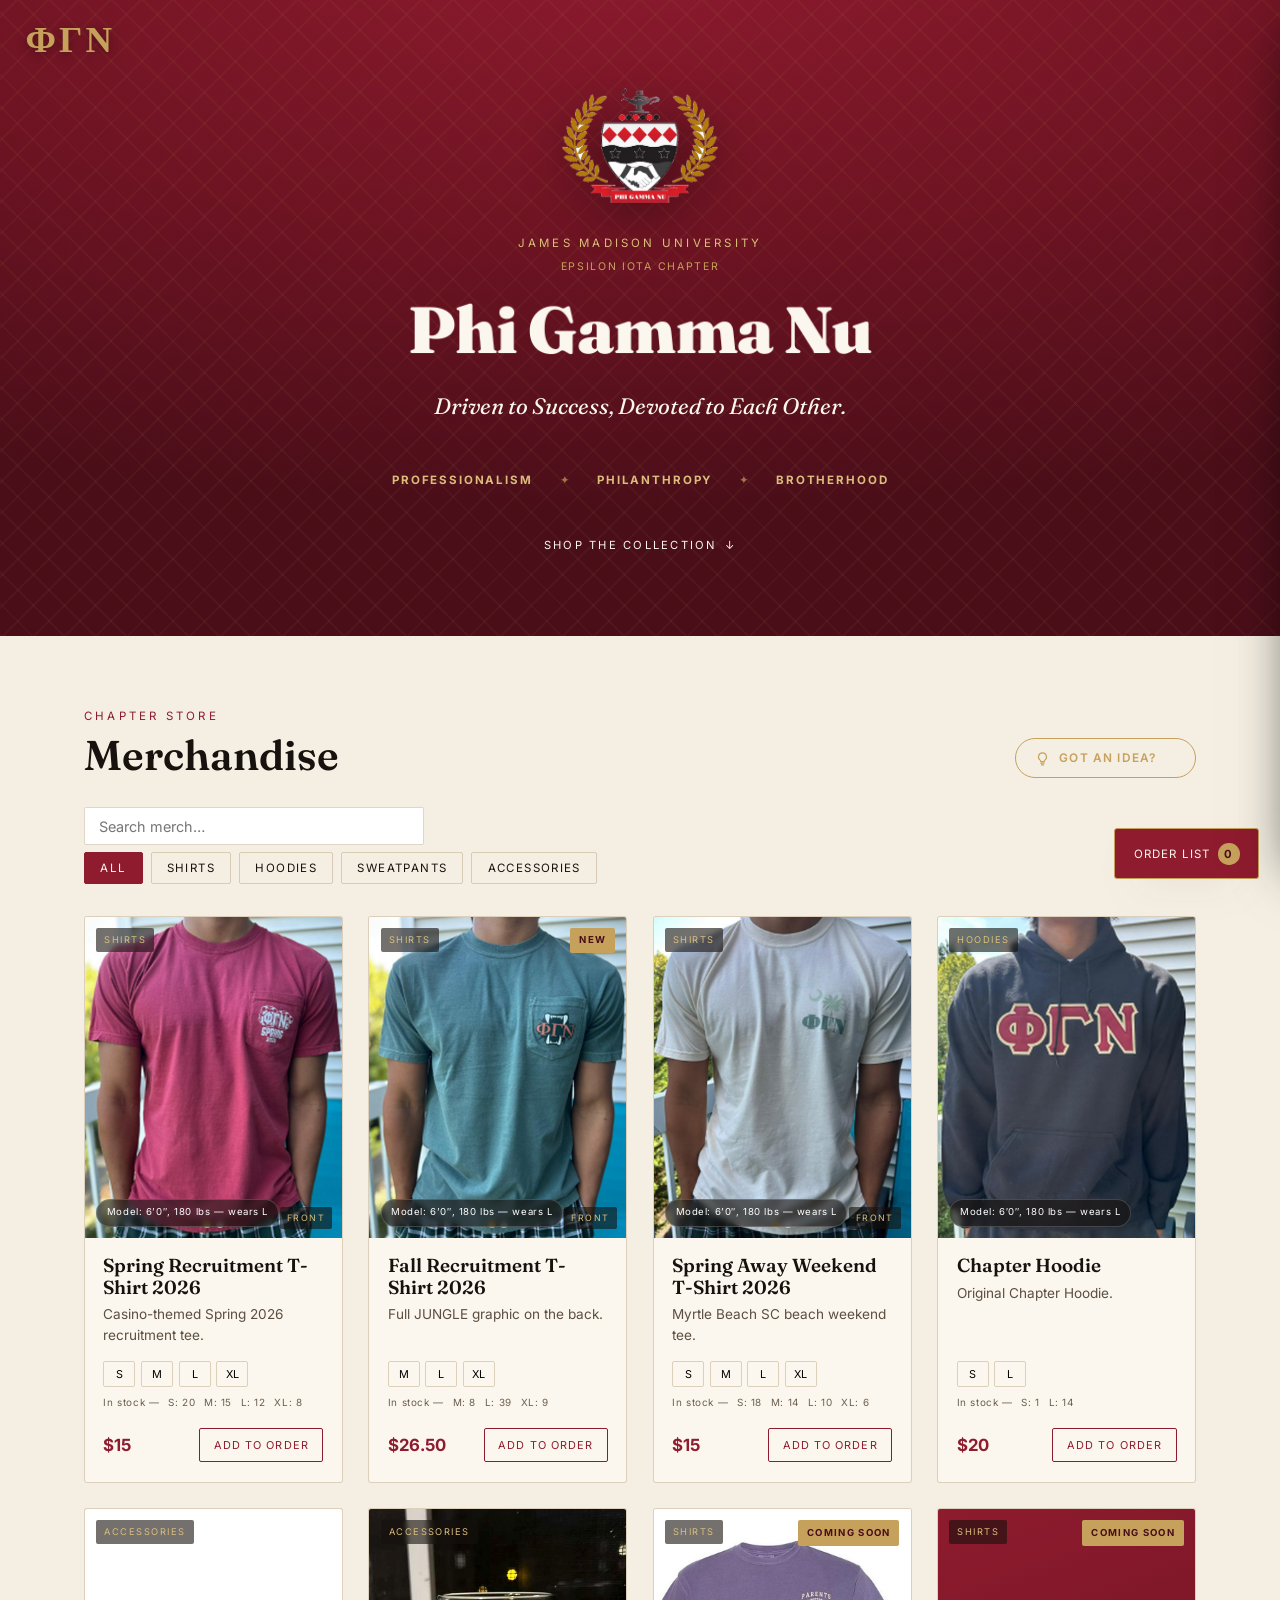
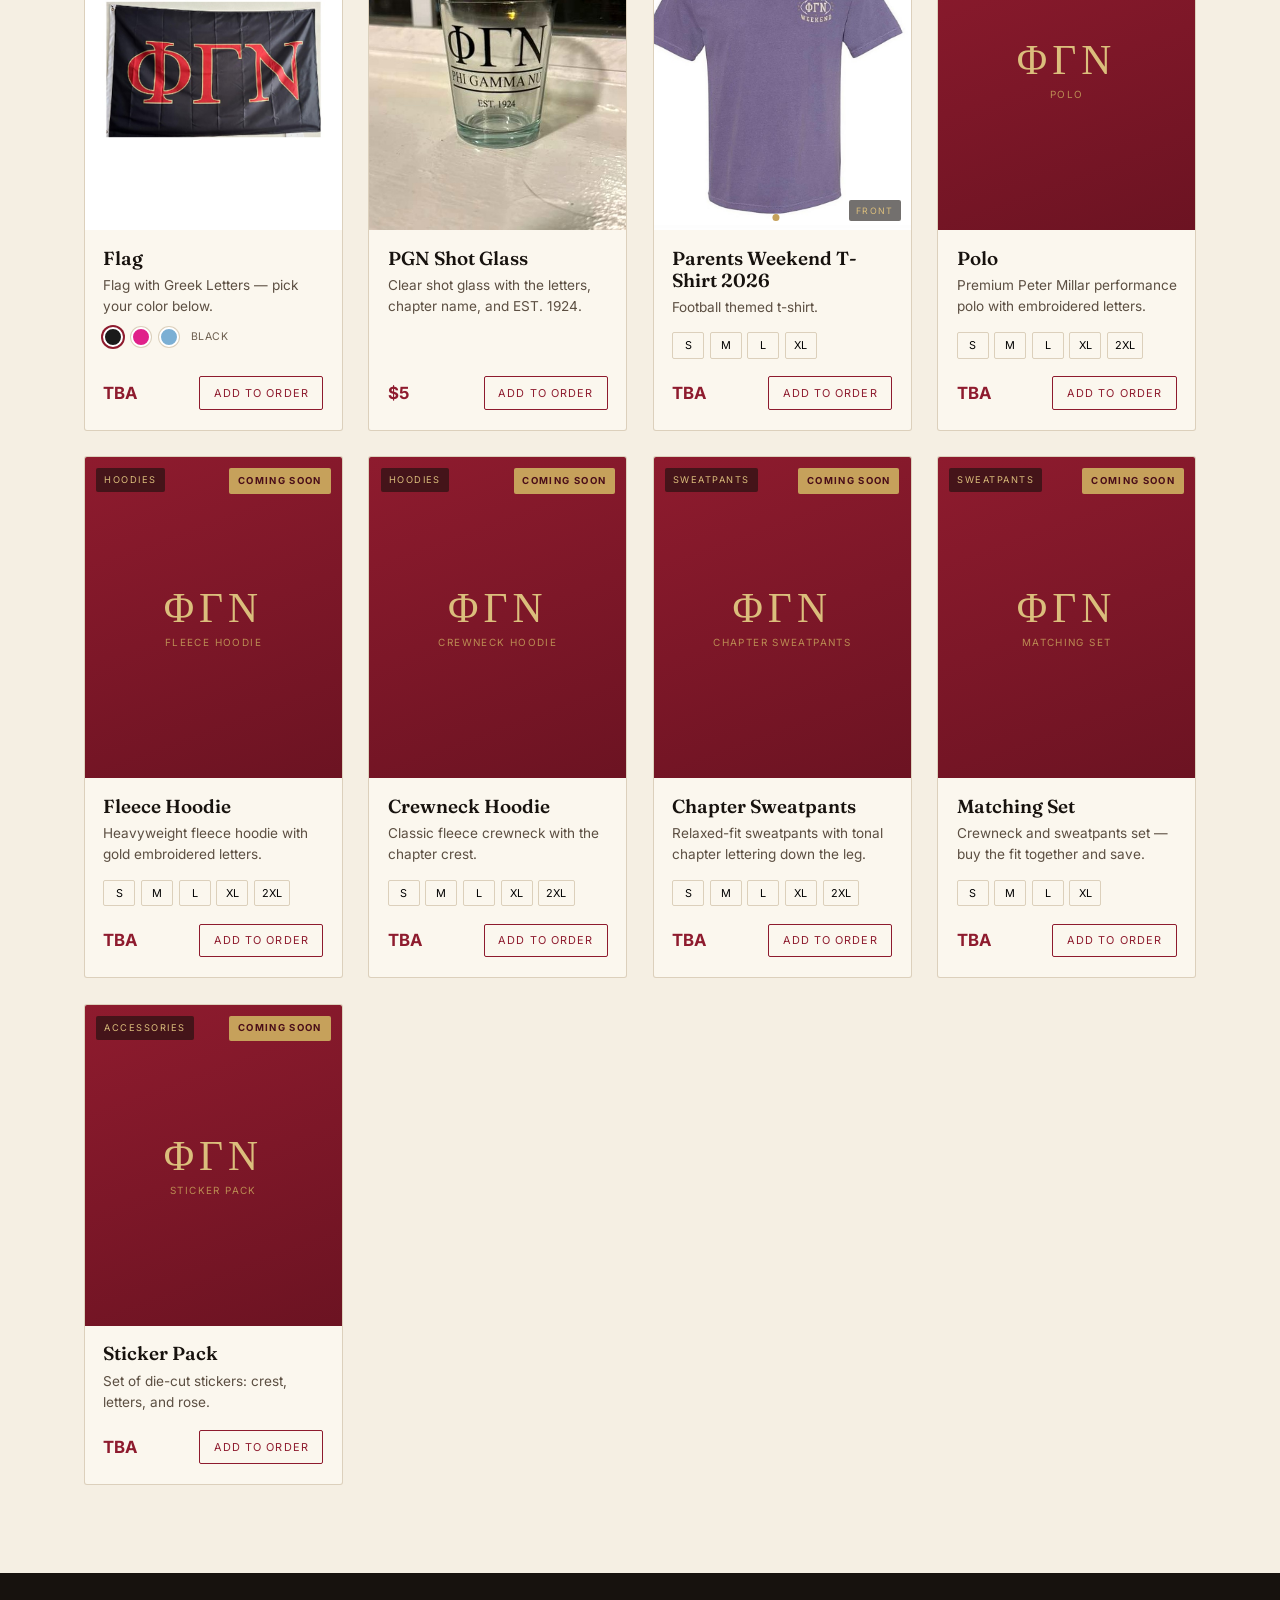
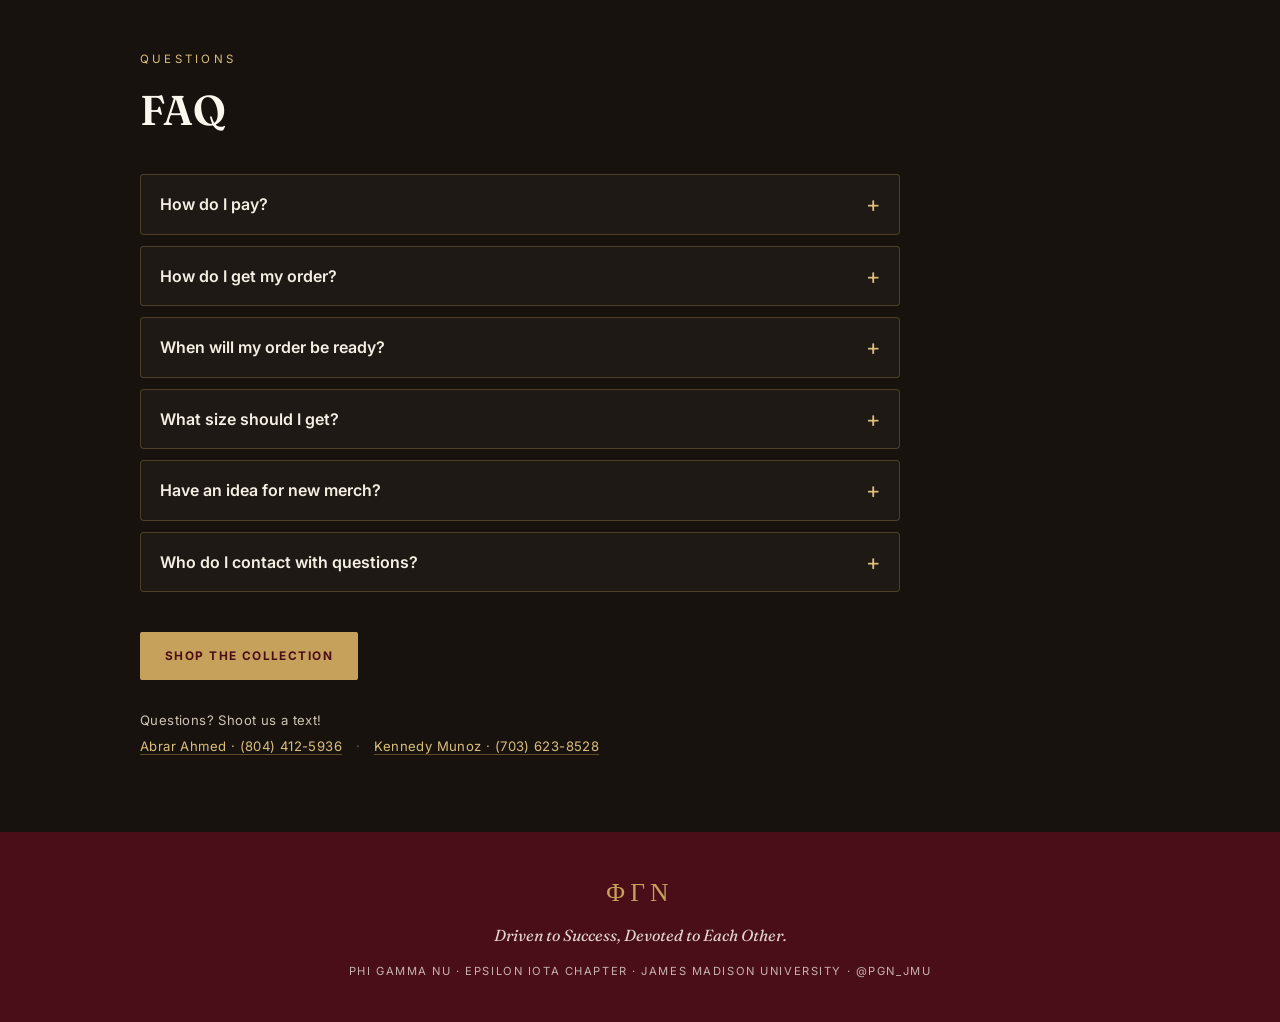
==== commit ab97ef3c: "Add files via upload" ====
--- a/index.html
+++ b/index.html
@@ -1,1146 +1,1301 @@
-<!DOCTYPE html>
-<html lang="en">
-<head>
-<meta charset="UTF-8">
-<meta name="viewport" content="width=device-width, initial-scale=1.0">
-<title>Phi Gamma Nu · James Madison University — Chapter Merchandise</title>
-
-<link rel="preconnect" href="https://fonts.googleapis.com">
-<link rel="preconnect" href="https://fonts.gstatic.com" crossorigin>
-<link href="https://fonts.googleapis.com/css2?family=Fraunces:opsz,wght@9..144,400;9..144,500;9..144,600;9..144,900&family=Inter:wght@400;500;600;700&display=swap" rel="stylesheet">
-
-<style>
-
-/* fixed corner monogram (site logo) */
-.corner-mark{
-  position:absolute; top:1.3rem; left:1.6rem; z-index:5;
-  font-family:var(--font-display); font-weight:600;
-  font-size:2.3rem; letter-spacing:.08em;
-  color:var(--gold); text-shadow:0 2px 10px rgba(0,0,0,.35);
-  line-height:1; pointer-events:none;
-}
-@media(max-width:520px){ .corner-mark{ font-size:1.85rem; top:.8rem; left:1rem; } }
-
-
-/* ============================================================
-   PGN BRAND TOKENS  —  cardinal red · gold · black
-   ============================================================ */
-:root{
-  --cardinal:      #8E1B2E;   /* PGN cardinal red            */
-  --cardinal-deep: #6C1322;   /* darker shade for depth      */
-  --cardinal-ink:  #4A0E19;   /* deepest, for text on gold   */
-  --gold:          #C6A15B;   /* PGN gold                    */
-  --gold-bright:   #DBBE7C;   /* highlight gold              */
-  --ink:           #17120E;   /* warm near-black             */
-  --paper:         #F5EFE3;   /* warm parchment background   */
-  --paper-2:       #FBF7EE;   /* lighter card paper          */
-  --line:          rgba(140,110,60,.28);  /* gold hairline   */
-  --shadow:        0 18px 40px -24px rgba(74,14,25,.55);
-
-  --font-display: "Fraunces", Georgia, serif;
-  --font-body:    "Inter", system-ui, sans-serif;
-  --font-label:   "Inter", system-ui, sans-serif;
-}
-
-*{ box-sizing:border-box; margin:0; padding:0; }
-html{ scroll-behavior:smooth; }
-body{
-  font-family:var(--font-body);
-  background:var(--paper);
-  color:var(--ink);
-  line-height:1.55;
-  -webkit-font-smoothing:antialiased;
-}
-a{ color:inherit; text-decoration:none; }
-img{ display:block; max-width:100%; }
-
-/* ---- shared label/eyebrow style ---- */
-.eyebrow{
-  font-family:var(--font-label);
-  font-size:.72rem;
-  letter-spacing:.28em;
-  text-transform:uppercase;
-}
-
-/* ============================================================
-   HERO  —  the crest + wordmark, on deep cardinal
-   ============================================================ */
-.hero{
-  position:relative;
-  position:relative;
-  background:
-    radial-gradient(120% 90% at 50% -10%, var(--cardinal) 0%, var(--cardinal-deep) 55%, var(--cardinal-ink) 100%);
-  color:var(--paper-2);
-  text-align:center;
-  padding:clamp(3rem,7vw,5.5rem) 1.5rem clamp(3.5rem,7vw,5rem);
-  overflow:hidden;
-}
-/* faint heraldic diagonal weave */
-.hero::before{
-  content:"";
-  position:absolute; inset:0;
-  background-image:repeating-linear-gradient(45deg,
-     rgba(198,161,91,.05) 0 2px, transparent 2px 22px),
-     repeating-linear-gradient(-45deg,
-     rgba(198,161,91,.05) 0 2px, transparent 2px 22px);
-  pointer-events:none;
-}
-.hero-inner{ position:relative; max-width:760px; margin:0 auto; }
-
-.crest{
-  width:clamp(112px,18vw,156px);
-  margin:0 auto 2rem;
-  filter:drop-shadow(0 10px 22px rgba(0,0,0,.35));
-}
-.crest img{ width:100%; height:auto; }
-
-.chapter-lines{ margin-bottom:1.5rem; }
-.hero .chapter-eyebrow{
-  color:var(--gold-bright);
-  display:block;
-}
-.hero .chapter-sub{
-  display:block;
-  color:var(--gold);
-  font-size:.66rem;
-  letter-spacing:.16em;
-  margin-top:.4rem;
-}
-.wordmark{
-  font-family:var(--font-display);
-  font-weight:900;
-  font-size:clamp(2.3rem,7vw,4.1rem);
-  line-height:.95;
-  letter-spacing:-.01em;
-}
-.monogram{ display:none; }
-.slogan{
-  font-family:var(--font-display);
-  font-style:italic;
-  font-weight:400;
-  font-size:clamp(1.05rem,2.6vw,1.4rem);
-  color:var(--paper-2);
-  opacity:.9;
-  margin:1.7rem auto 0;
-  max-width:34ch;
-}
-.pillars{
-  display:flex; justify-content:center; flex-wrap:wrap;
-  gap:.4rem 1.7rem; margin-top:3rem;
-  color:var(--gold-bright);
-}
-.pillars span{ font-family:var(--font-label); font-weight:700; font-size:.72rem; letter-spacing:.16em; text-transform:uppercase; }
-.pillars span+span::before{ content:"✦"; margin-right:1.6rem; color:var(--gold); opacity:.7; }
-
-.scroll-cue{
-  display:inline-flex; align-items:center; gap:.55rem;
-  margin-top:3rem;
-  font-family:var(--font-label); font-size:.7rem; letter-spacing:.2em; text-transform:uppercase;
-  color:var(--paper-2); opacity:.8;
-}
-.scroll-cue .arrow{ animation:bob 1.8s ease-in-out infinite; }
-@keyframes bob{ 0%,100%{ transform:translateY(0);} 50%{ transform:translateY(4px);} }
-
-/* ============================================================
-   SHOP SECTION
-   ============================================================ */
-.shop{
-  max-width:1160px;
-  margin:0 auto;
-  padding:clamp(3rem,6vw,4.5rem) 1.5rem 2rem;
-}
-.shop-head{
-  display:flex; align-items:flex-end; justify-content:space-between;
-  flex-wrap:wrap; gap:1.2rem; margin-bottom:1.8rem;
-}
-.shop-head h2{
-  font-family:var(--font-display);
-  font-weight:600; font-size:clamp(1.8rem,4vw,2.6rem);
-  line-height:1.05;
-}
-.shop-head .eyebrow{ color:var(--cardinal); display:block; margin-bottom:.5rem; }
-.shop-head p{ max-width:40ch; color:#5c4f42; font-size:.95rem; }
-
-/* filter chips */
-.filters{ display:flex; flex-wrap:wrap; gap:.5rem; margin-bottom:2rem; }
-.chip{
-  font-family:var(--font-label); font-size:.72rem; letter-spacing:.12em; text-transform:uppercase;
-  padding:.5rem .95rem; border:1px solid var(--line);
-  border-radius:2px; background:transparent; color:var(--ink);
-  cursor:pointer; transition:all .18s ease;
-}
-.chip:hover{ border-color:var(--cardinal); color:var(--cardinal); }
-.chip.active{ background:var(--cardinal); border-color:var(--cardinal); color:var(--paper-2); }
-
-/* product grid */
-.grid{
-  display:grid;
-  grid-template-columns:repeat(auto-fill, minmax(255px,1fr));
-  gap:1.6rem;
-}
-.card{
-  background:var(--paper-2);
-  border:1px solid var(--line);
-  border-radius:3px;
-  overflow:hidden;
-  display:flex; flex-direction:column;
-  transition:transform .2s ease, box-shadow .2s ease;
-}
-.card:hover{ transform:translateY(-4px); box-shadow:var(--shadow); }
-
-.card-media{
-  position:relative;
-  aspect-ratio:4/5;
-  background:linear-gradient(160deg,var(--cardinal) 0%,var(--cardinal-deep) 100%);
-  display:flex; align-items:center; justify-content:center;
-  overflow:hidden;
-}
-.card-media img{ width:100%; height:100%; object-fit:contain; background:#f4efe6; }
-.card-media .ph{
-  text-align:center; color:var(--gold-bright);
-  font-family:var(--font-display); line-height:1;
-}
-.card-media .ph .mono-mark{ font-size:2.6rem; letter-spacing:.12em; }
-.card-media .ph .ph-name{
-  display:block; margin-top:.6rem;
-  font-family:var(--font-label); font-size:.62rem; letter-spacing:.14em;
-  text-transform:uppercase; color:var(--gold); opacity:.85;
-}
-
-/* image slider (front / back) */
-.card-media.carousel{ overflow:hidden; }
-.card-media .slides{ display:flex; width:100%; height:100%; transition:transform .35s ease; }
-.card-media .slide{ min-width:100%; height:100%; }
-.card-media .slide img{ width:100%; height:100%; object-fit:contain; background:#f4efe6; }
-.car-nav{
-  position:absolute; top:50%; transform:translateY(-50%);
-  width:32px; height:32px; border-radius:50%; border:none;
-  background:rgba(23,18,14,.55); color:#fff; font-size:1.15rem; line-height:1;
-  cursor:pointer; display:flex; align-items:center; justify-content:center;
-  opacity:0; transition:opacity .2s, background .16s; z-index:3;
-}
-.card:hover .car-nav{ opacity:1; }
-.car-nav:hover{ background:var(--cardinal); }
-.car-nav.prev{ left:.5rem; }
-.car-nav.next{ right:.5rem; }
-.car-dots{ position:absolute; bottom:.6rem; left:50%; transform:translateX(-50%);
-  display:flex; gap:.32rem; z-index:3; }
-.car-dots .dot{ width:7px; height:7px; border-radius:50%;
-  background:rgba(255,255,255,.55); cursor:pointer; transition:background .16s; }
-.car-dots .dot.active{ background:var(--gold); }
-.car-label{ position:absolute; bottom:.55rem; right:.6rem; z-index:3;
-  font-family:var(--font-label); font-size:.55rem; letter-spacing:.16em; text-transform:uppercase;
-  color:var(--gold-bright); background:rgba(23,18,14,.6); padding:.25rem .45rem; border-radius:2px; }
-
-.badge{
-  position:absolute; top:.7rem; right:.7rem;
-  font-family:var(--font-label); font-size:.6rem; letter-spacing:.14em; text-transform:uppercase;
-  padding:.32rem .55rem; border-radius:2px;
-  background:var(--gold); color:var(--cardinal-ink); font-weight:700;
-}
-.badge.soldout{ background:var(--ink); color:var(--paper-2); }
-.cat-tag{
-  position:absolute; top:.7rem; left:.7rem;
-  font-family:var(--font-label); font-size:.58rem; letter-spacing:.16em; text-transform:uppercase;
-  padding:.3rem .5rem; background:rgba(23,18,14,.6); color:var(--gold-bright);
-  border-radius:2px; backdrop-filter:blur(2px);
-}
-
-.card-body{ padding:1.1rem 1.15rem 1.25rem; display:flex; flex-direction:column; flex:1; }
-.card-body h3{ font-family:var(--font-display); font-weight:600; font-size:1.18rem; line-height:1.15; }
-.card-body .desc{ font-size:.85rem; color:#5c4f42; margin-top:.35rem; flex:1; }
-
-.sizes{ display:flex; flex-wrap:wrap; gap:.35rem; margin-top:.9rem; }
-.size{
-  font-family:var(--font-label); font-size:.68rem;
-  min-width:2rem; text-align:center;
-  padding:.32rem .45rem; border:1px solid var(--line); border-radius:2px;
-  cursor:pointer; transition:all .15s ease; background:transparent;
-}
-.size:hover{ border-color:var(--cardinal); }
-.size.selected{ background:var(--cardinal); color:var(--paper-2); border-color:var(--cardinal); }
-
-.card-foot{ display:flex; align-items:center; justify-content:space-between; margin-top:1.1rem; gap:.6rem; }
-.price{ font-family:var(--font-label); font-weight:700; font-size:1.05rem; color:var(--cardinal); }
-.add{
-  font-family:var(--font-label); font-size:.68rem; letter-spacing:.1em; text-transform:uppercase;
-  padding:.55rem .85rem; border:1px solid var(--cardinal); border-radius:2px;
-  background:transparent; color:var(--cardinal); cursor:pointer;
-  transition:all .16s ease; white-space:nowrap;
-}
-.add:hover{ background:var(--cardinal); color:var(--paper-2); }
-.add:disabled{ opacity:.4; cursor:not-allowed; border-color:var(--line); color:#8b8377; }
-.add.soldout{ border-color:var(--line); color:#8b8377; pointer-events:none; }
-
-/* ============================================================
-   HOW TO ORDER
-   ============================================================ */
-.order-info{
-  background:var(--ink); color:var(--paper-2);
-  margin-top:3.5rem;
-  padding:clamp(3rem,6vw,4.5rem) 1.5rem;
-}
-.order-info-inner{ max-width:1000px; margin:0 auto; }
-.order-info .eyebrow{ color:var(--gold-bright); }
-.order-info h2{
-  font-family:var(--font-display); font-weight:600;
-  font-size:clamp(1.8rem,4vw,2.6rem); margin:.5rem 0 2rem;
-}
-.steps{ display:grid; grid-template-columns:repeat(auto-fit,minmax(220px,1fr)); gap:1.5rem; }
-.step{ border-top:2px solid var(--gold); padding-top:1rem; }
-.step .num{ font-family:var(--font-label); color:var(--gold); font-size:.8rem; letter-spacing:.1em; }
-.step h4{ font-family:var(--font-display); font-weight:500; font-size:1.15rem; margin:.4rem 0 .4rem; }
-.step p{ font-size:.9rem; color:#cdc4b6; }
-.order-cta{ margin-top:2.5rem; display:flex; flex-wrap:wrap; gap:.8rem; }
-.btn{
-  font-family:var(--font-label); font-size:.74rem; letter-spacing:.12em; text-transform:uppercase;
-  padding:.85rem 1.5rem; border-radius:2px; cursor:pointer; transition:all .16s ease; border:1px solid transparent;
-}
-.btn-gold{ background:var(--gold); color:var(--cardinal-ink); font-weight:700; }
-.btn-gold:hover{ background:var(--gold-bright); }
-.btn-ghost{ background:transparent; border-color:var(--gold); color:var(--gold-bright); }
-.btn-ghost:hover{ background:rgba(198,161,91,.12); }
-
-/* ============================================================
-   FOOTER
-   =======================================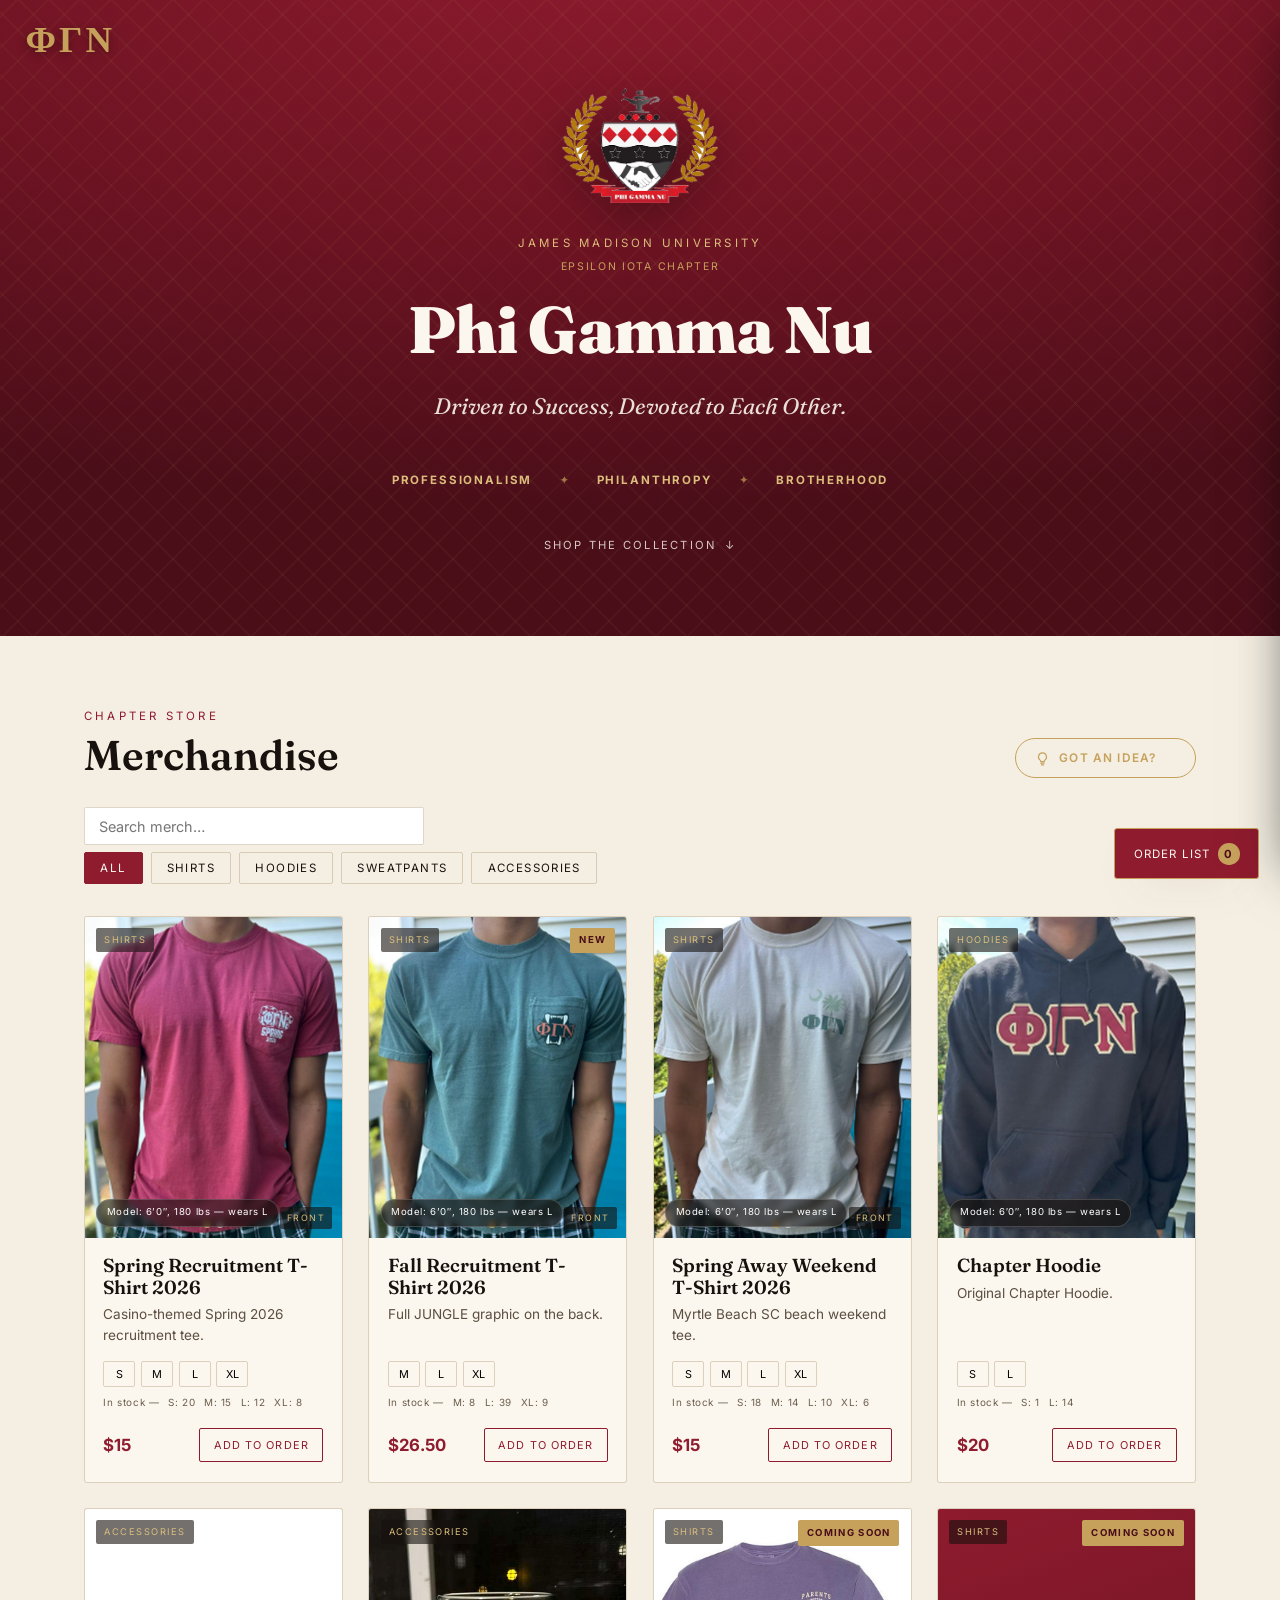
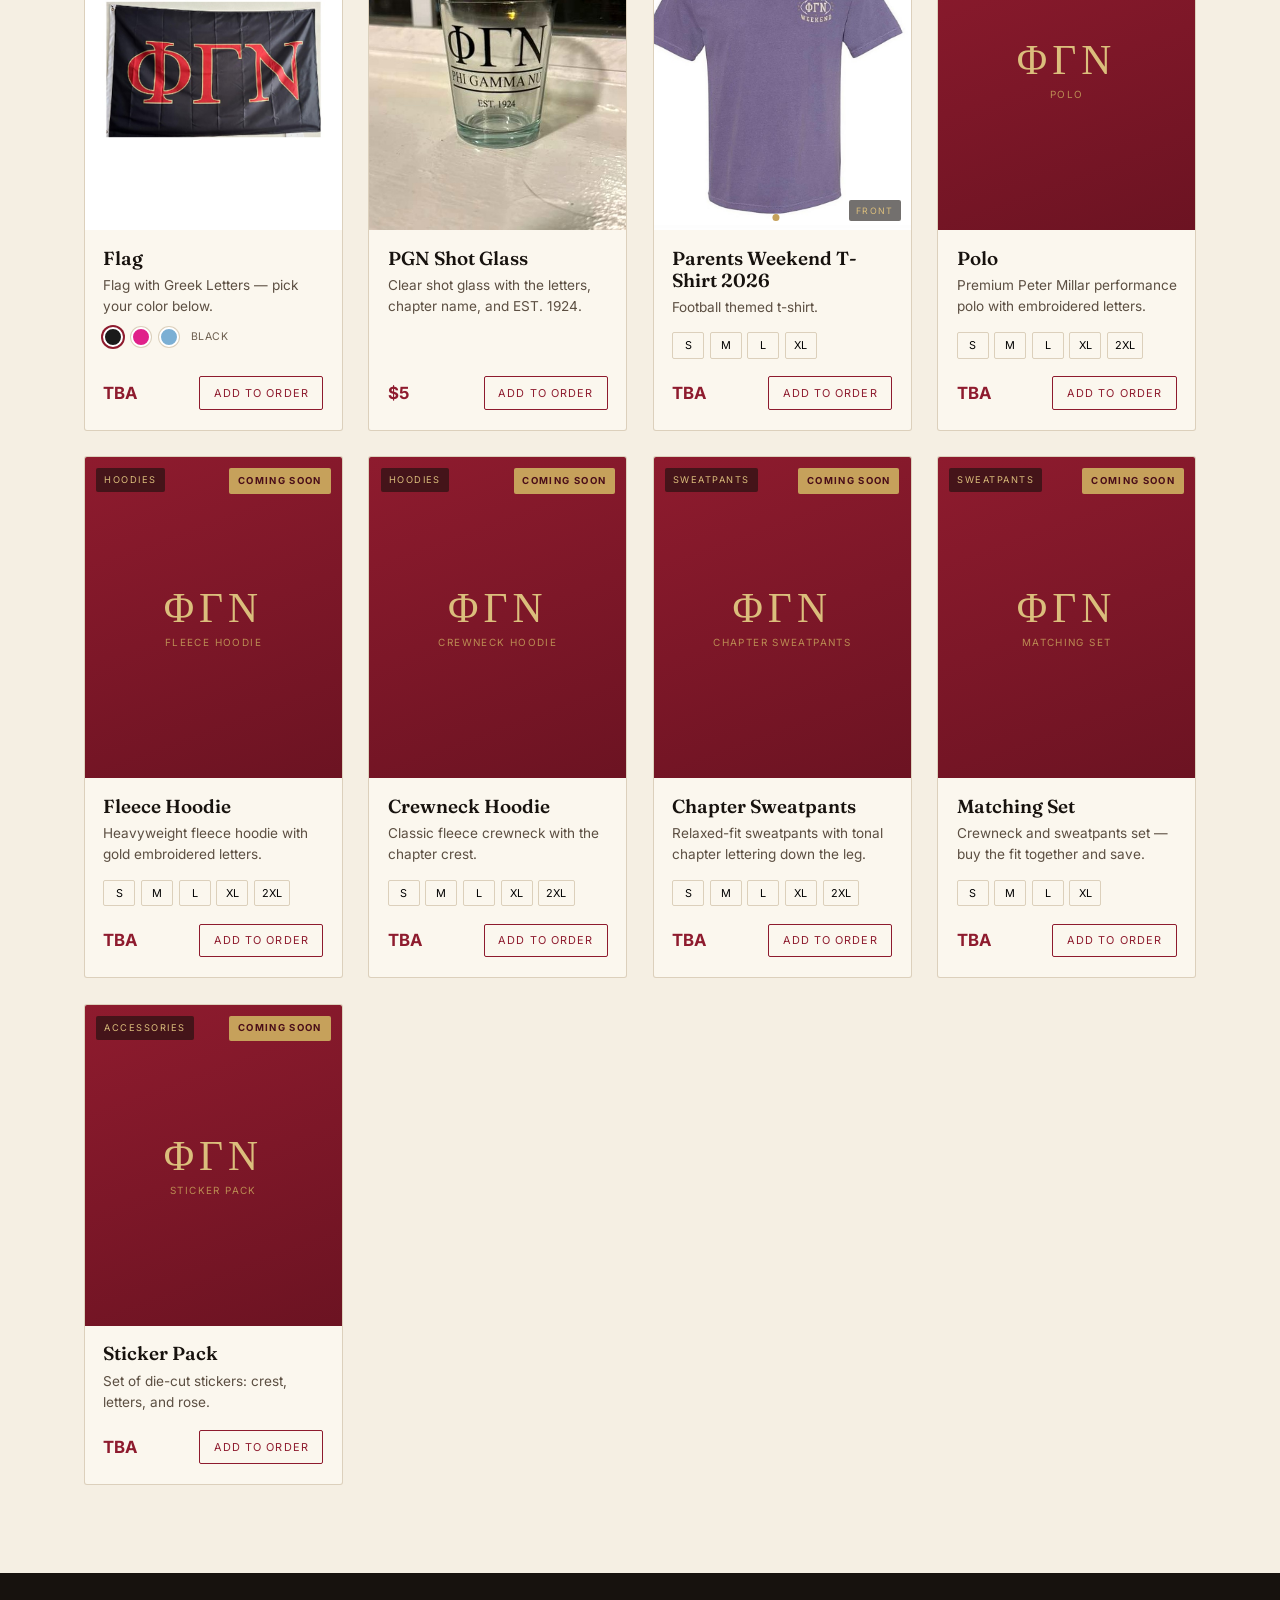
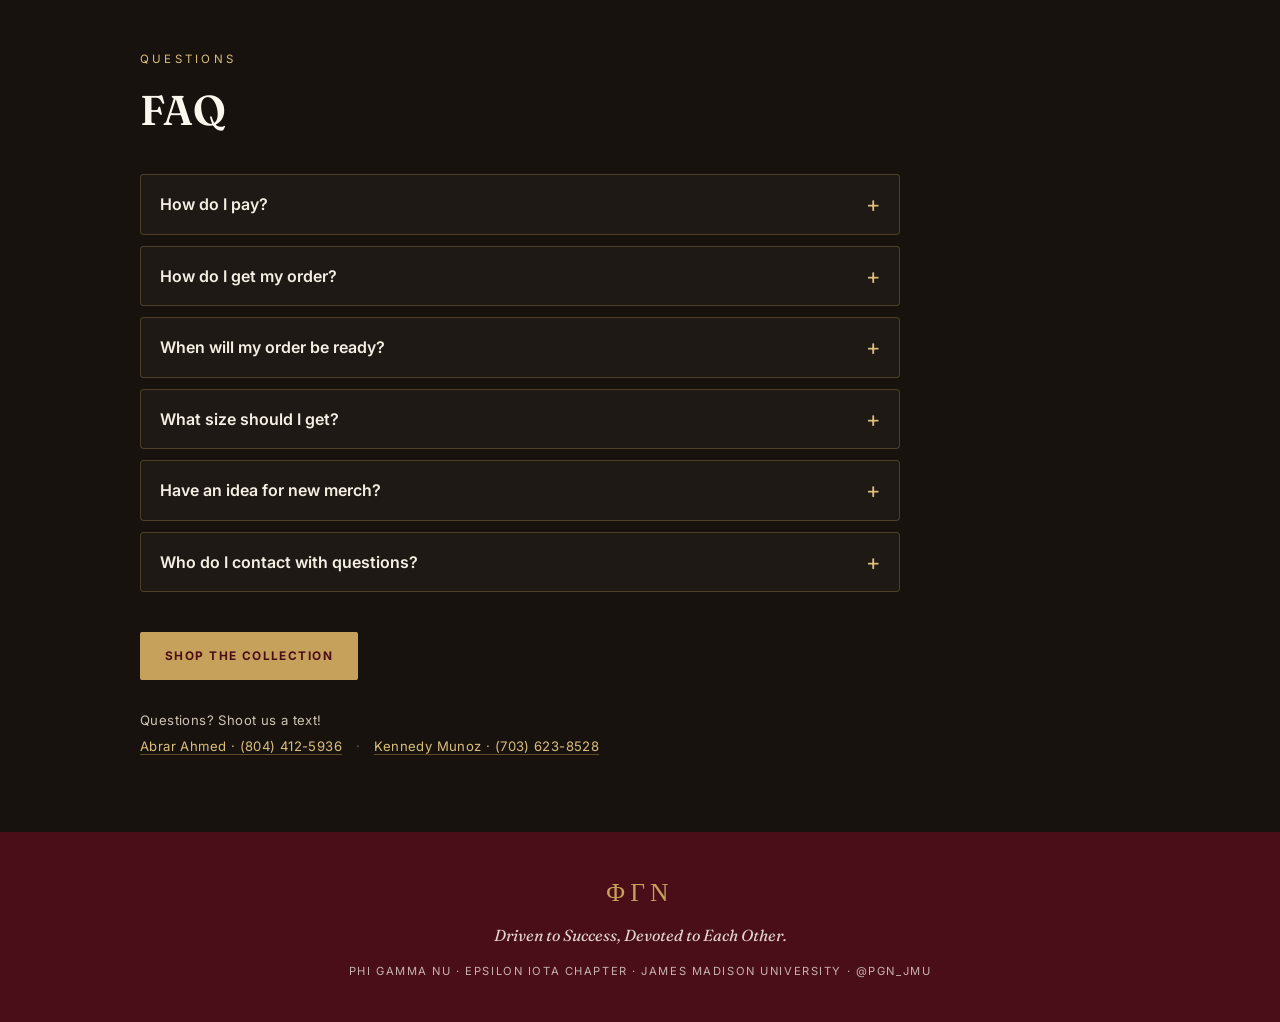
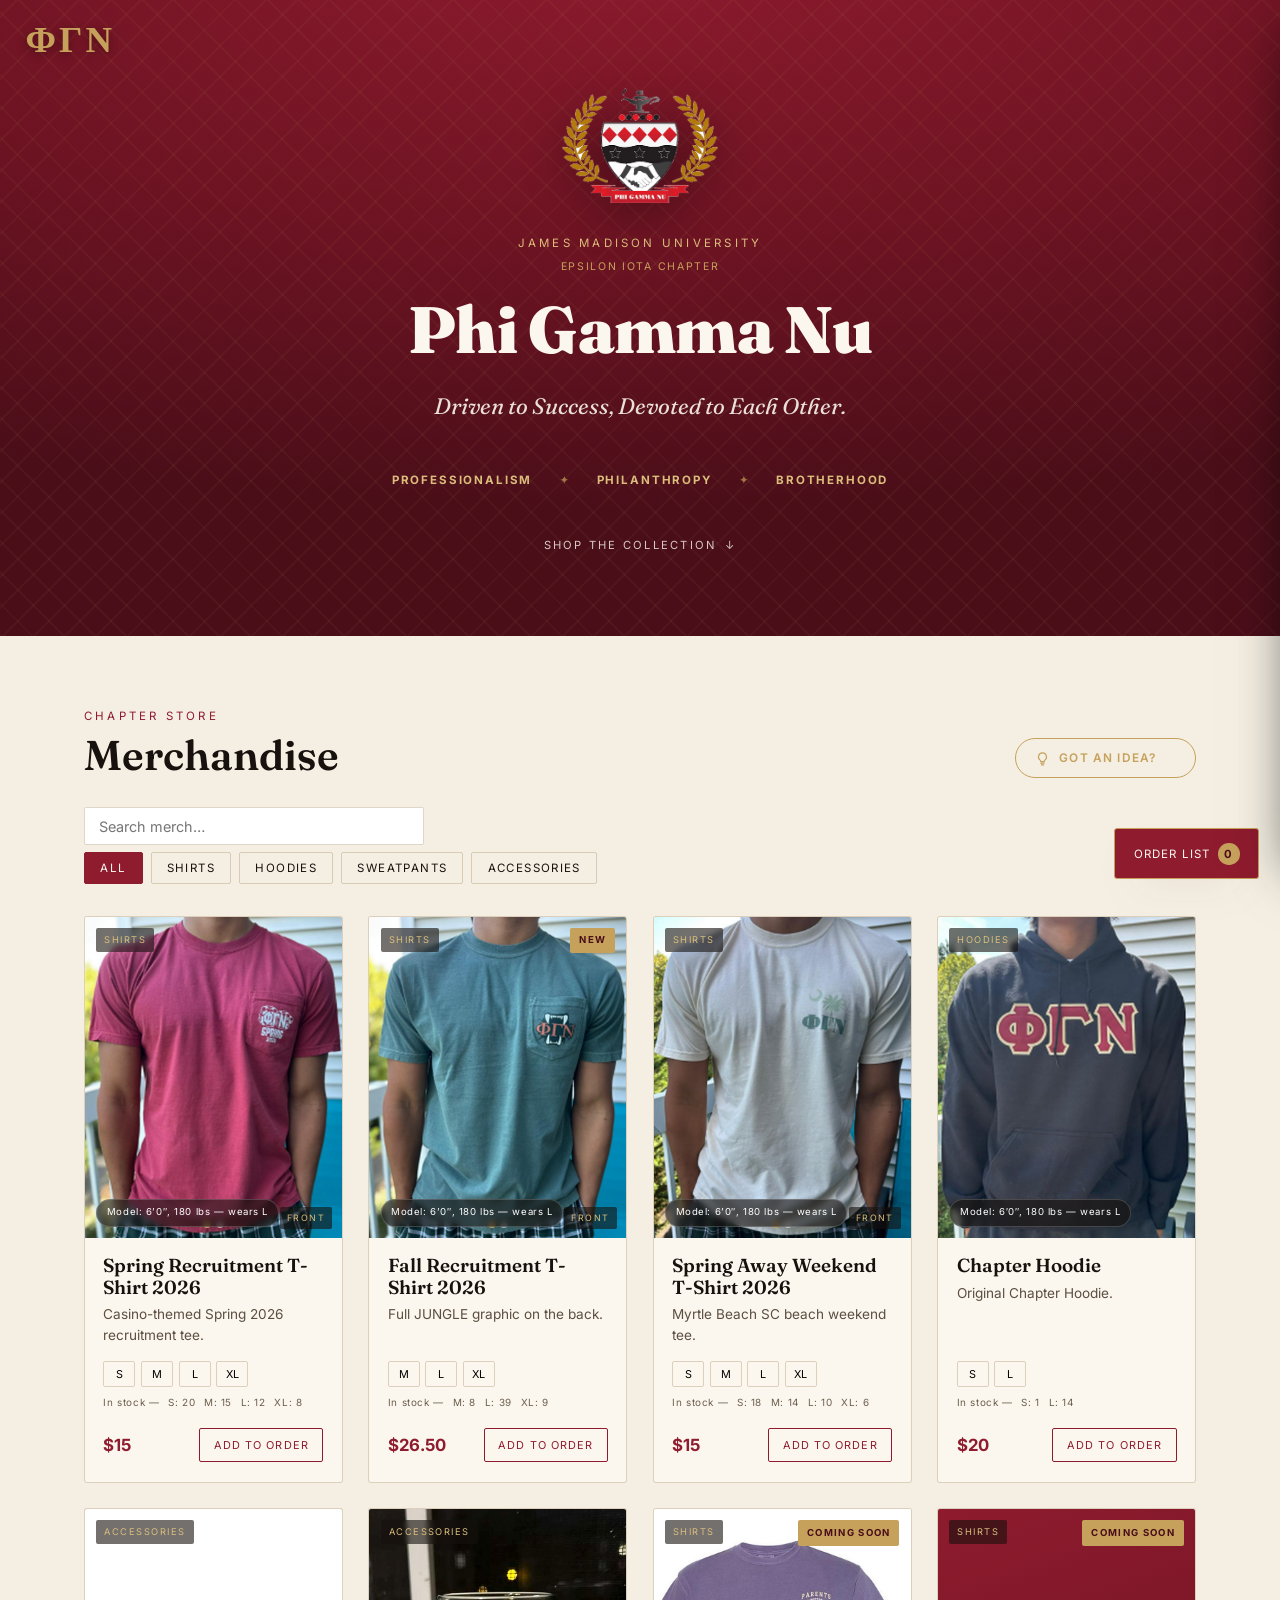
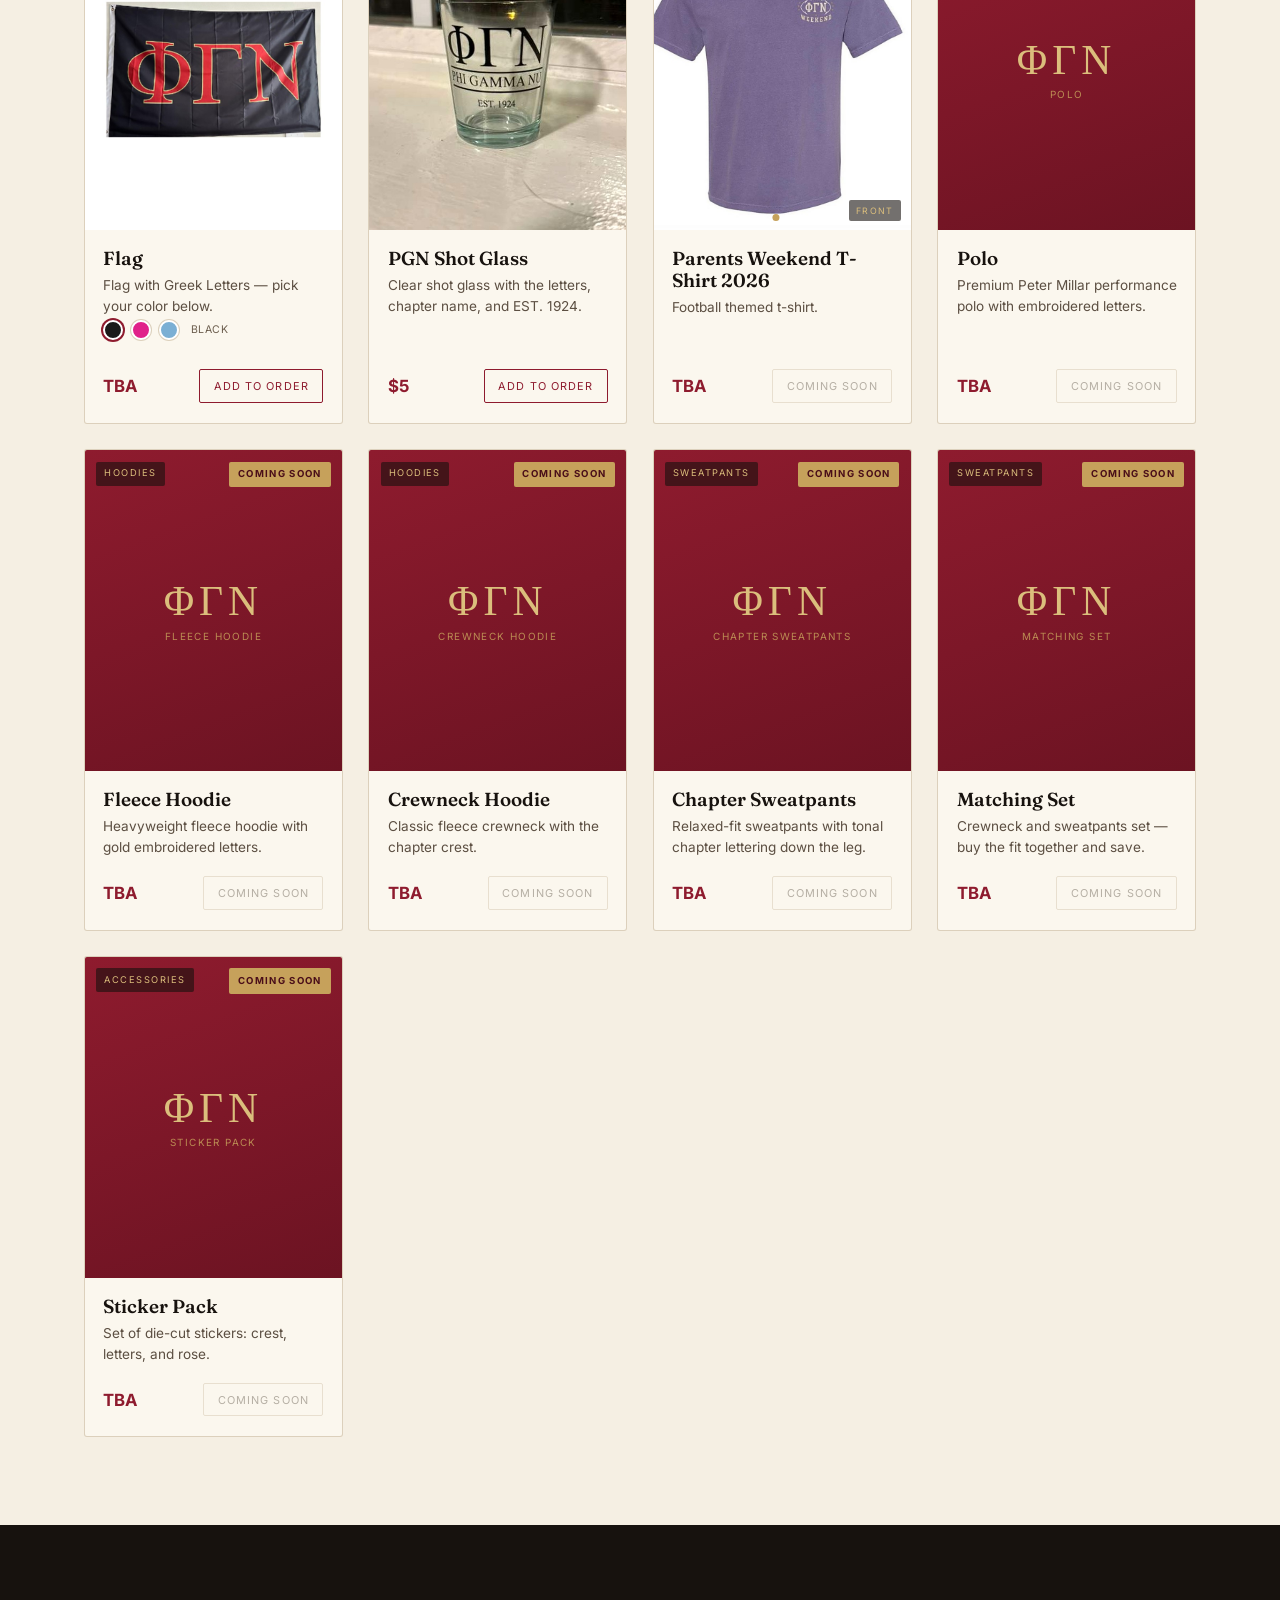
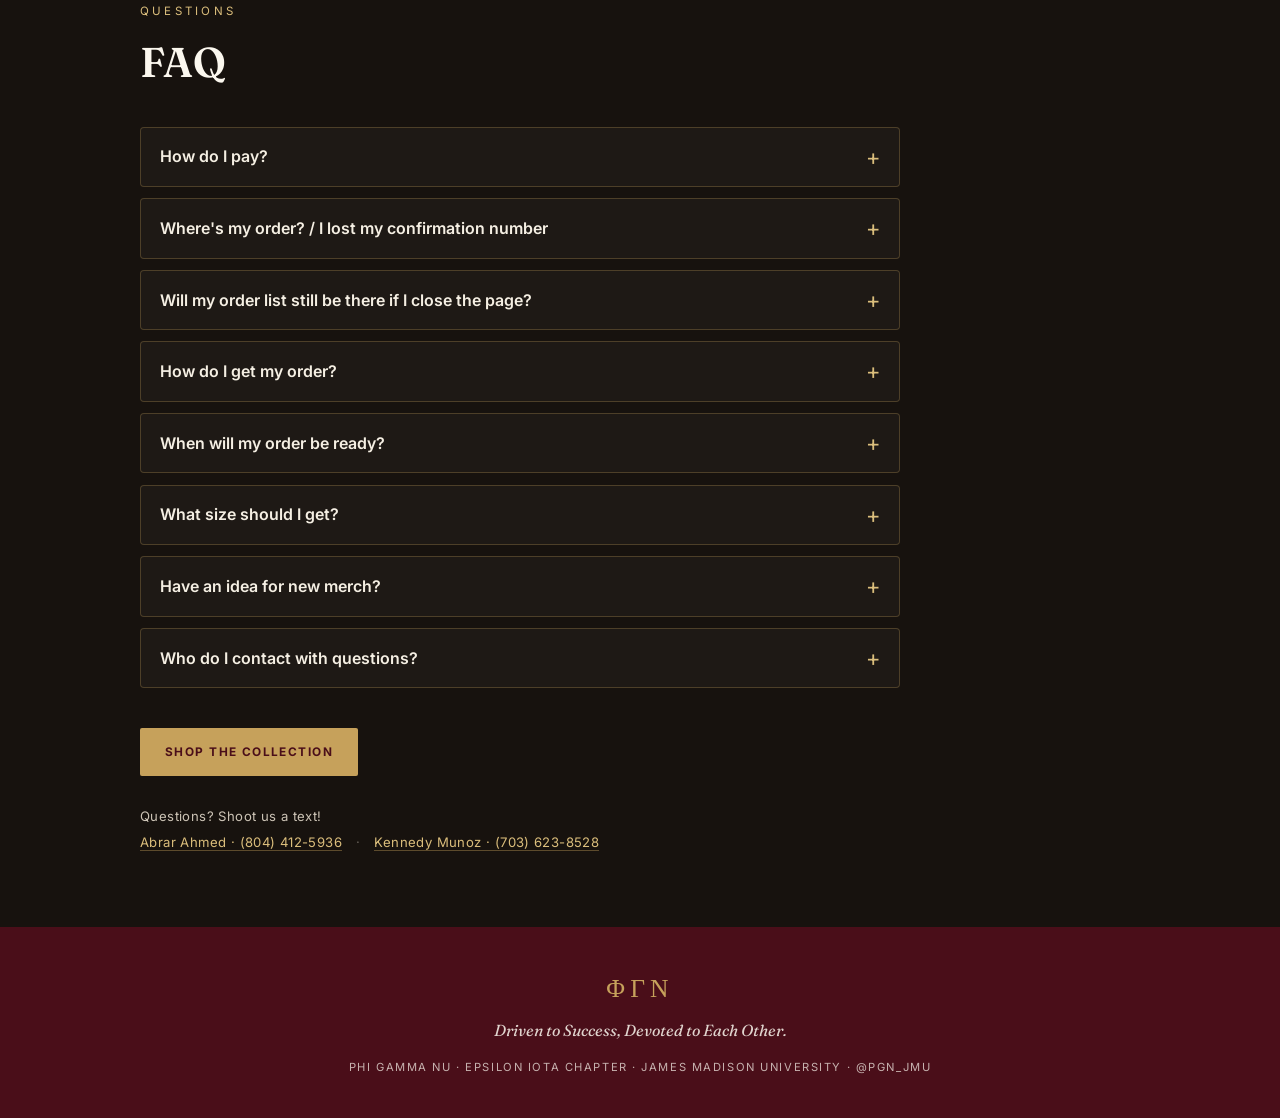
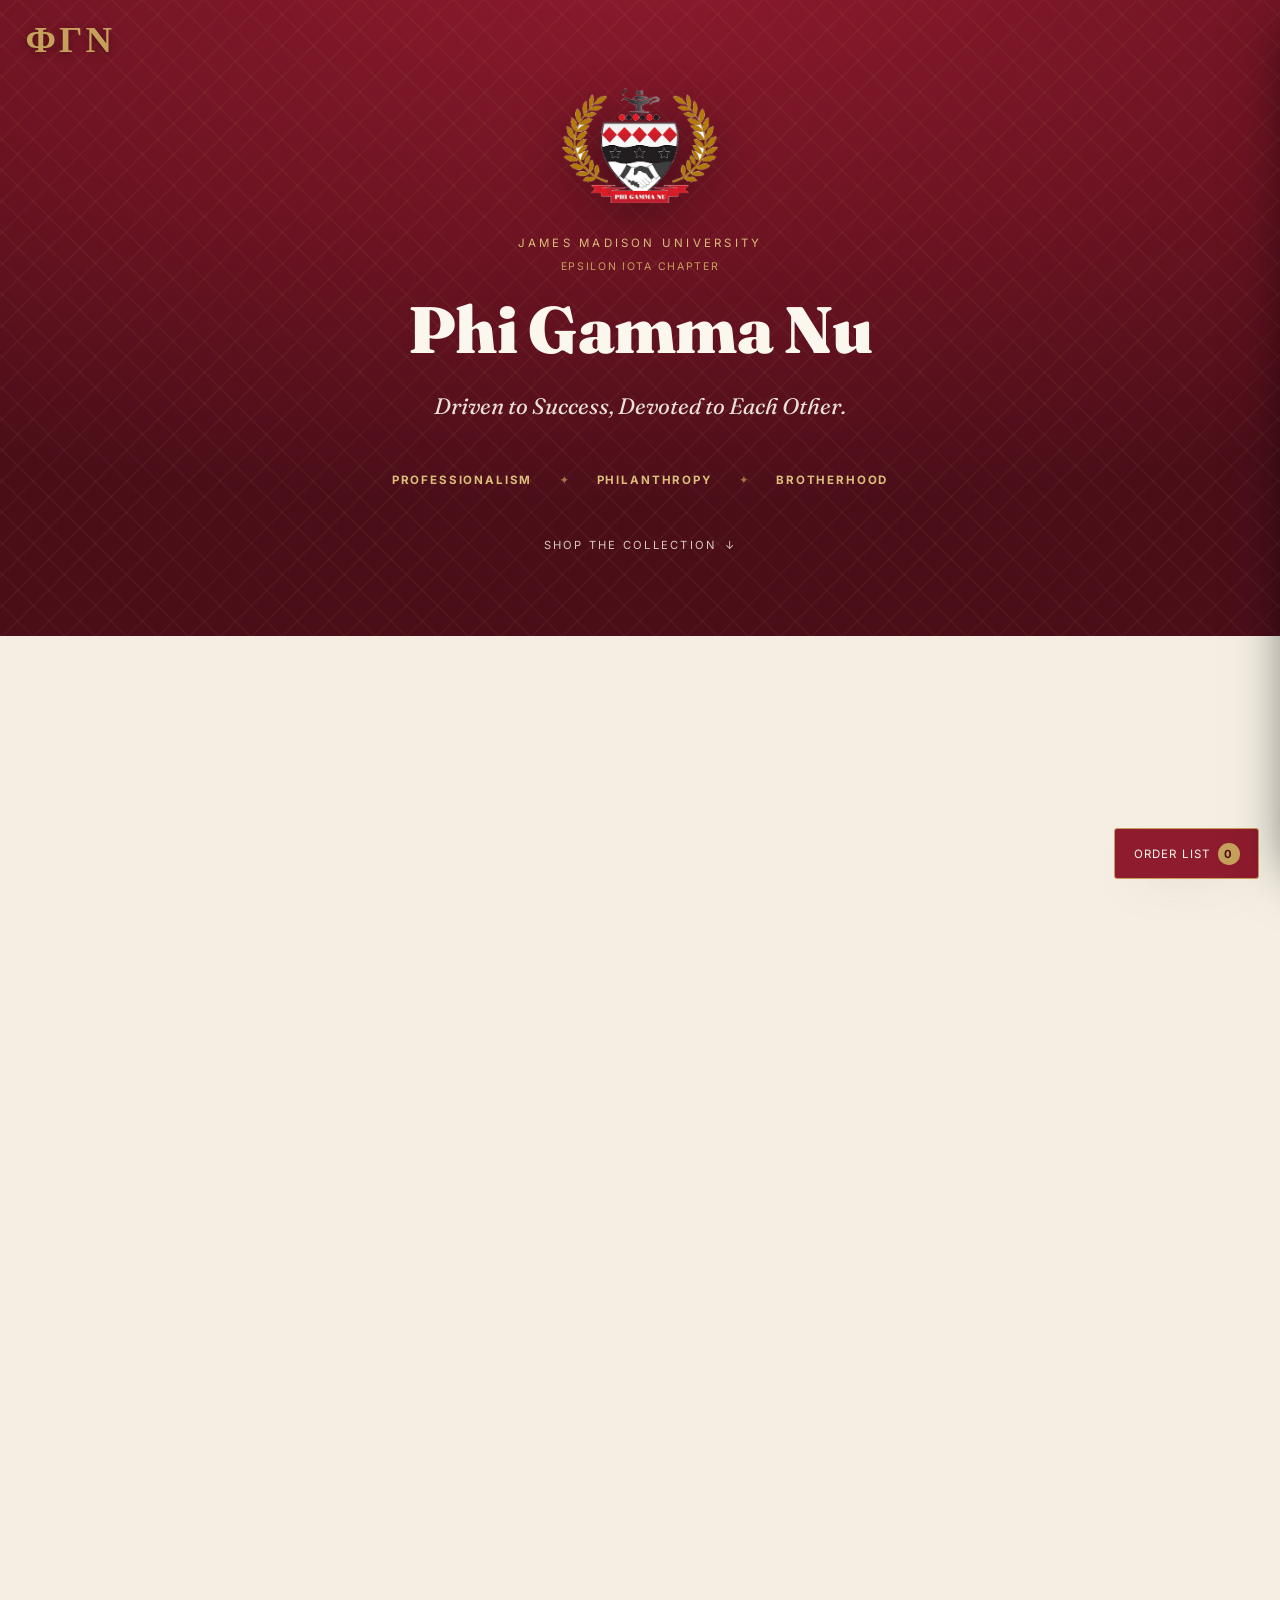
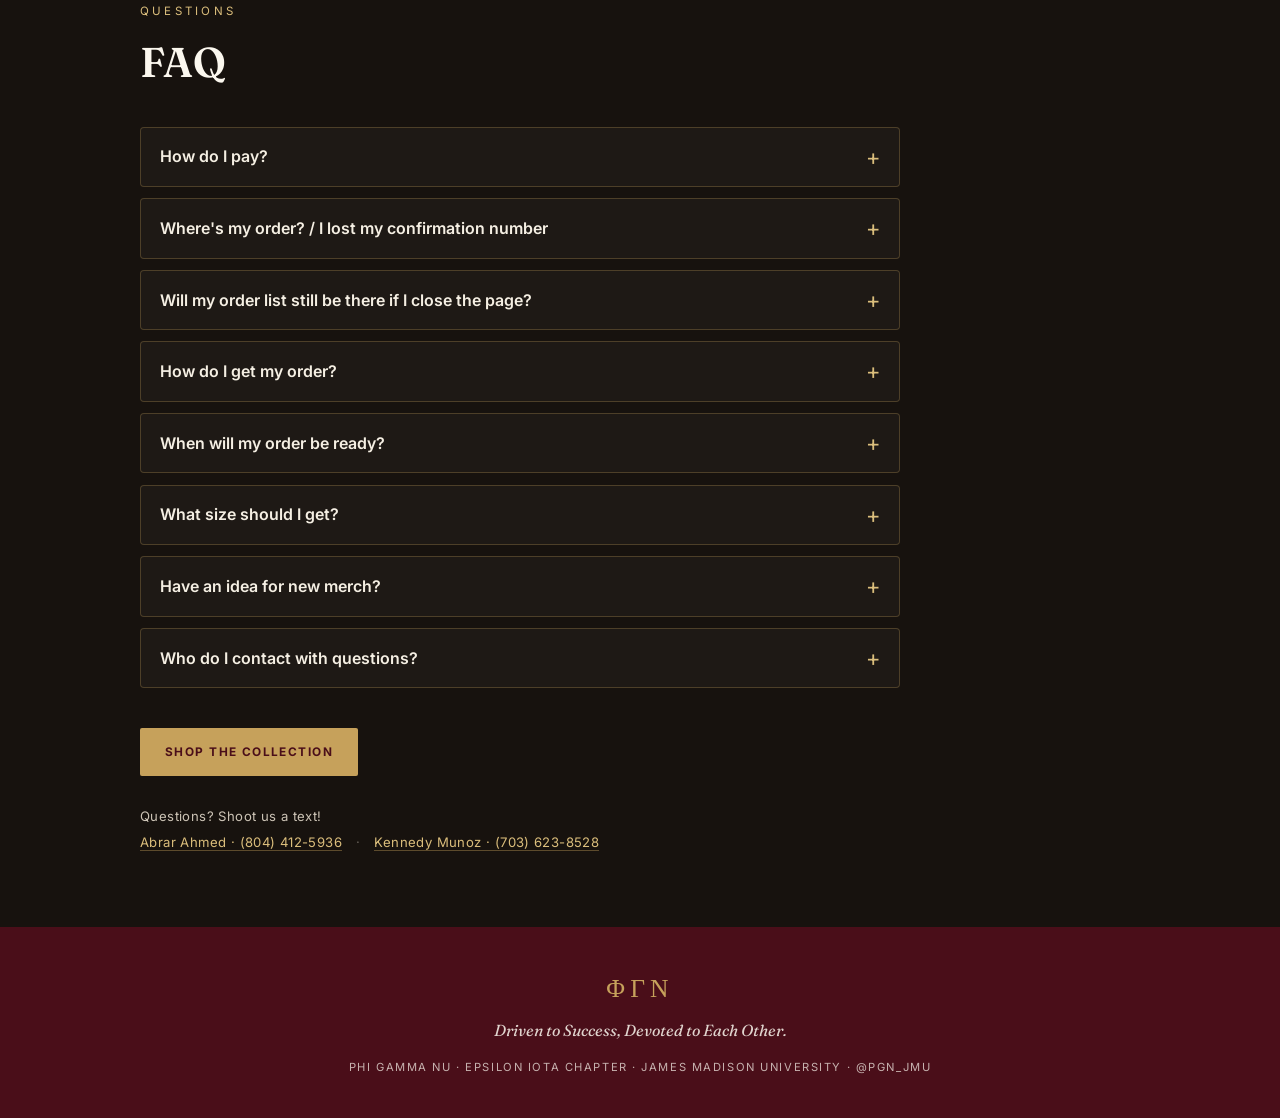
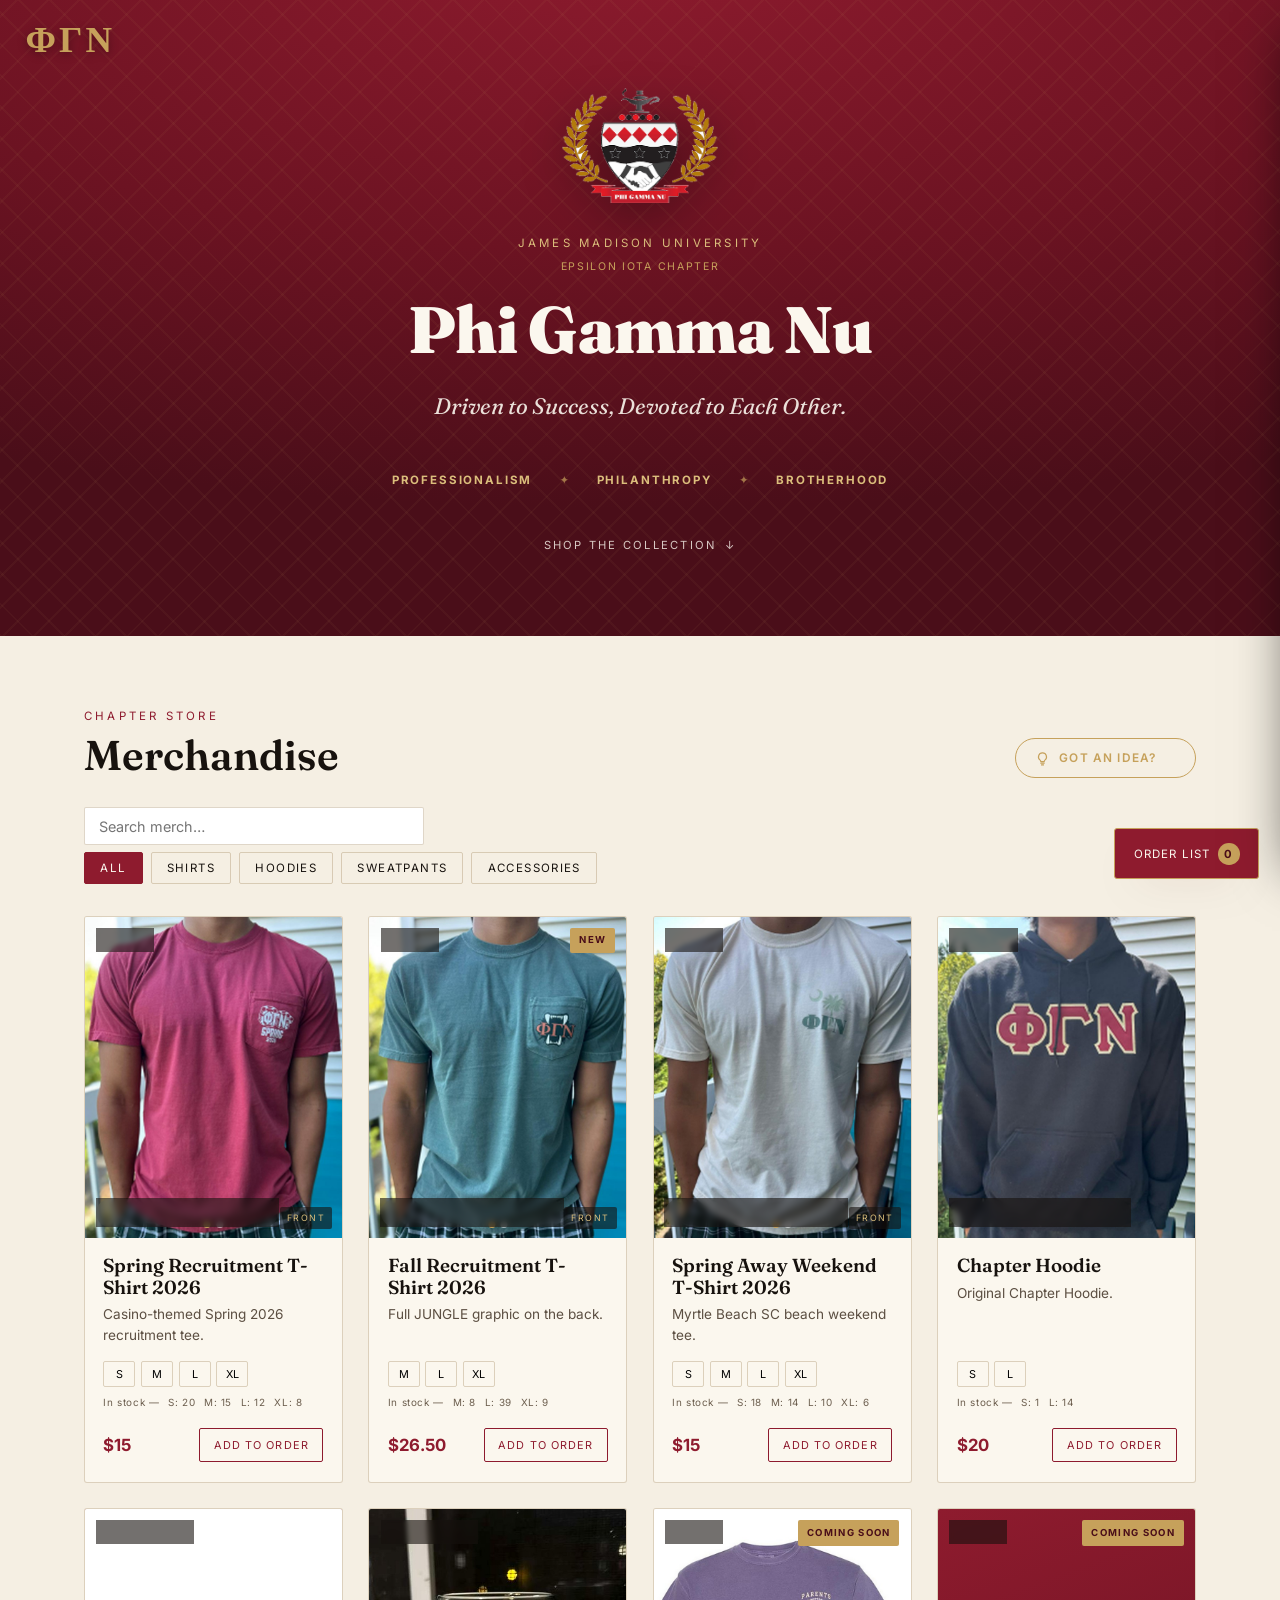
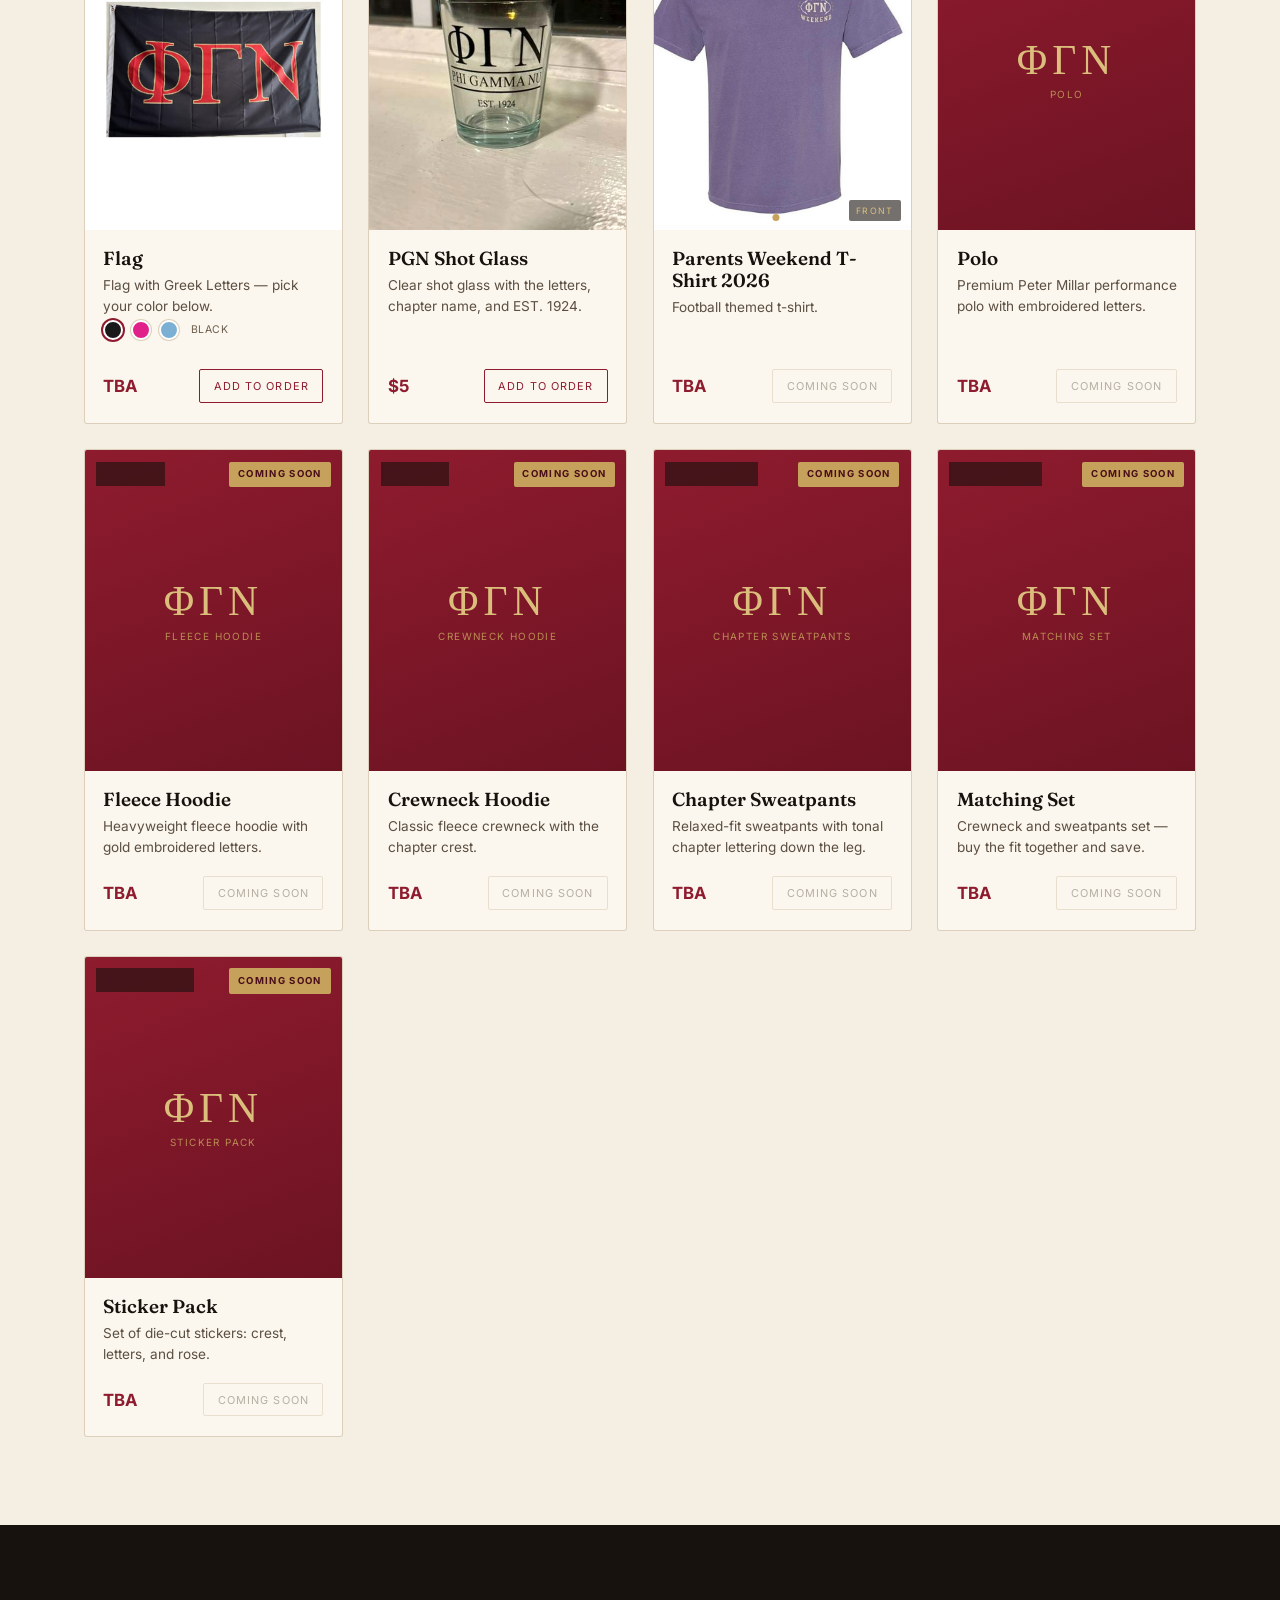
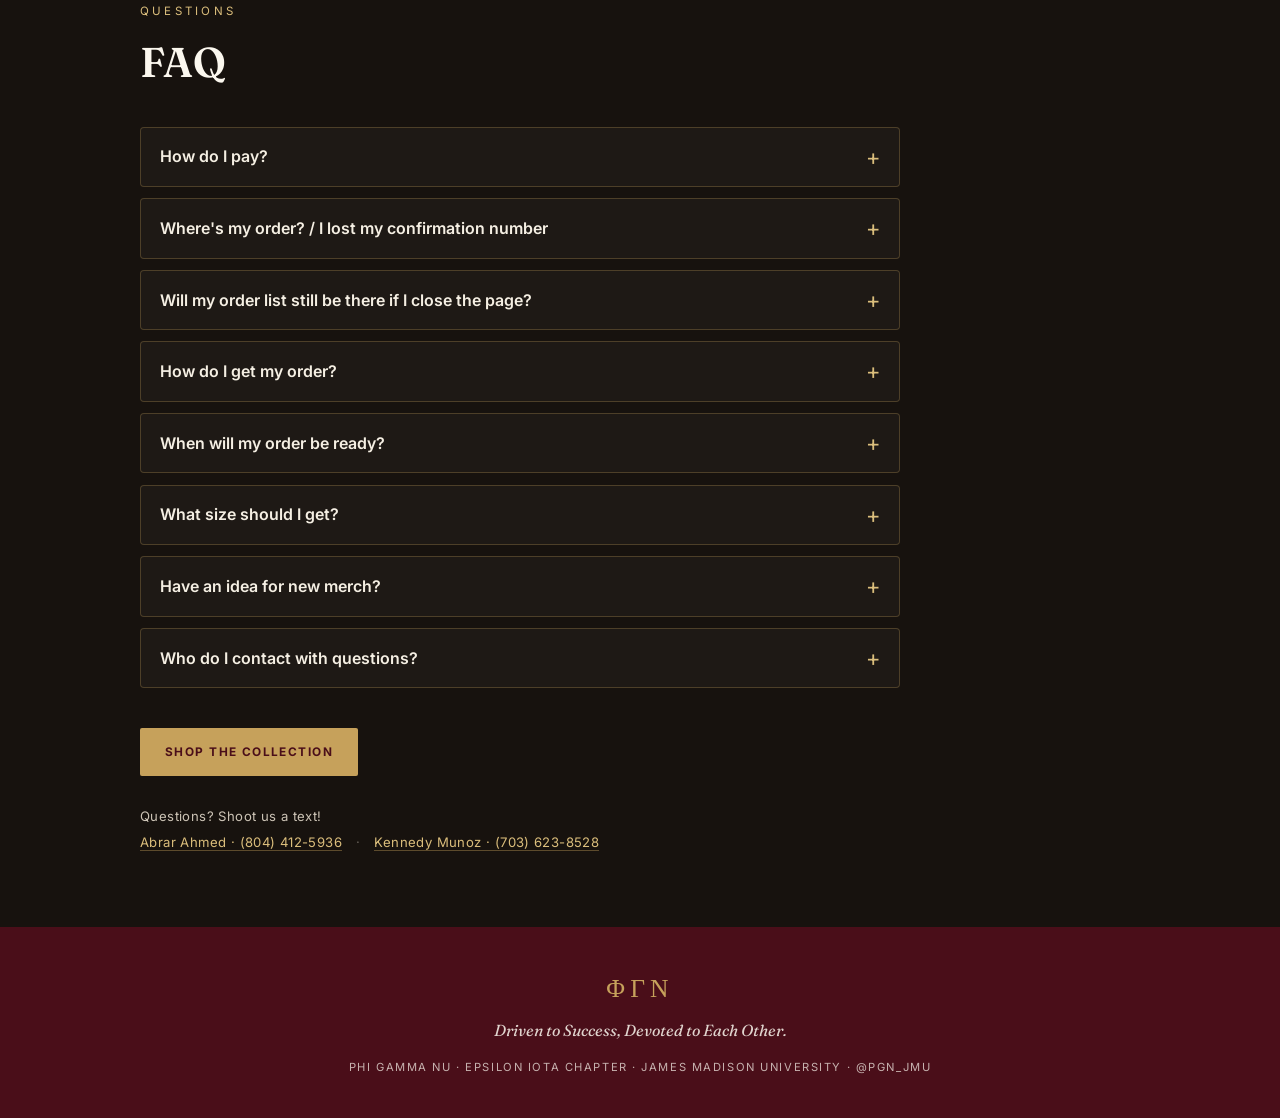
